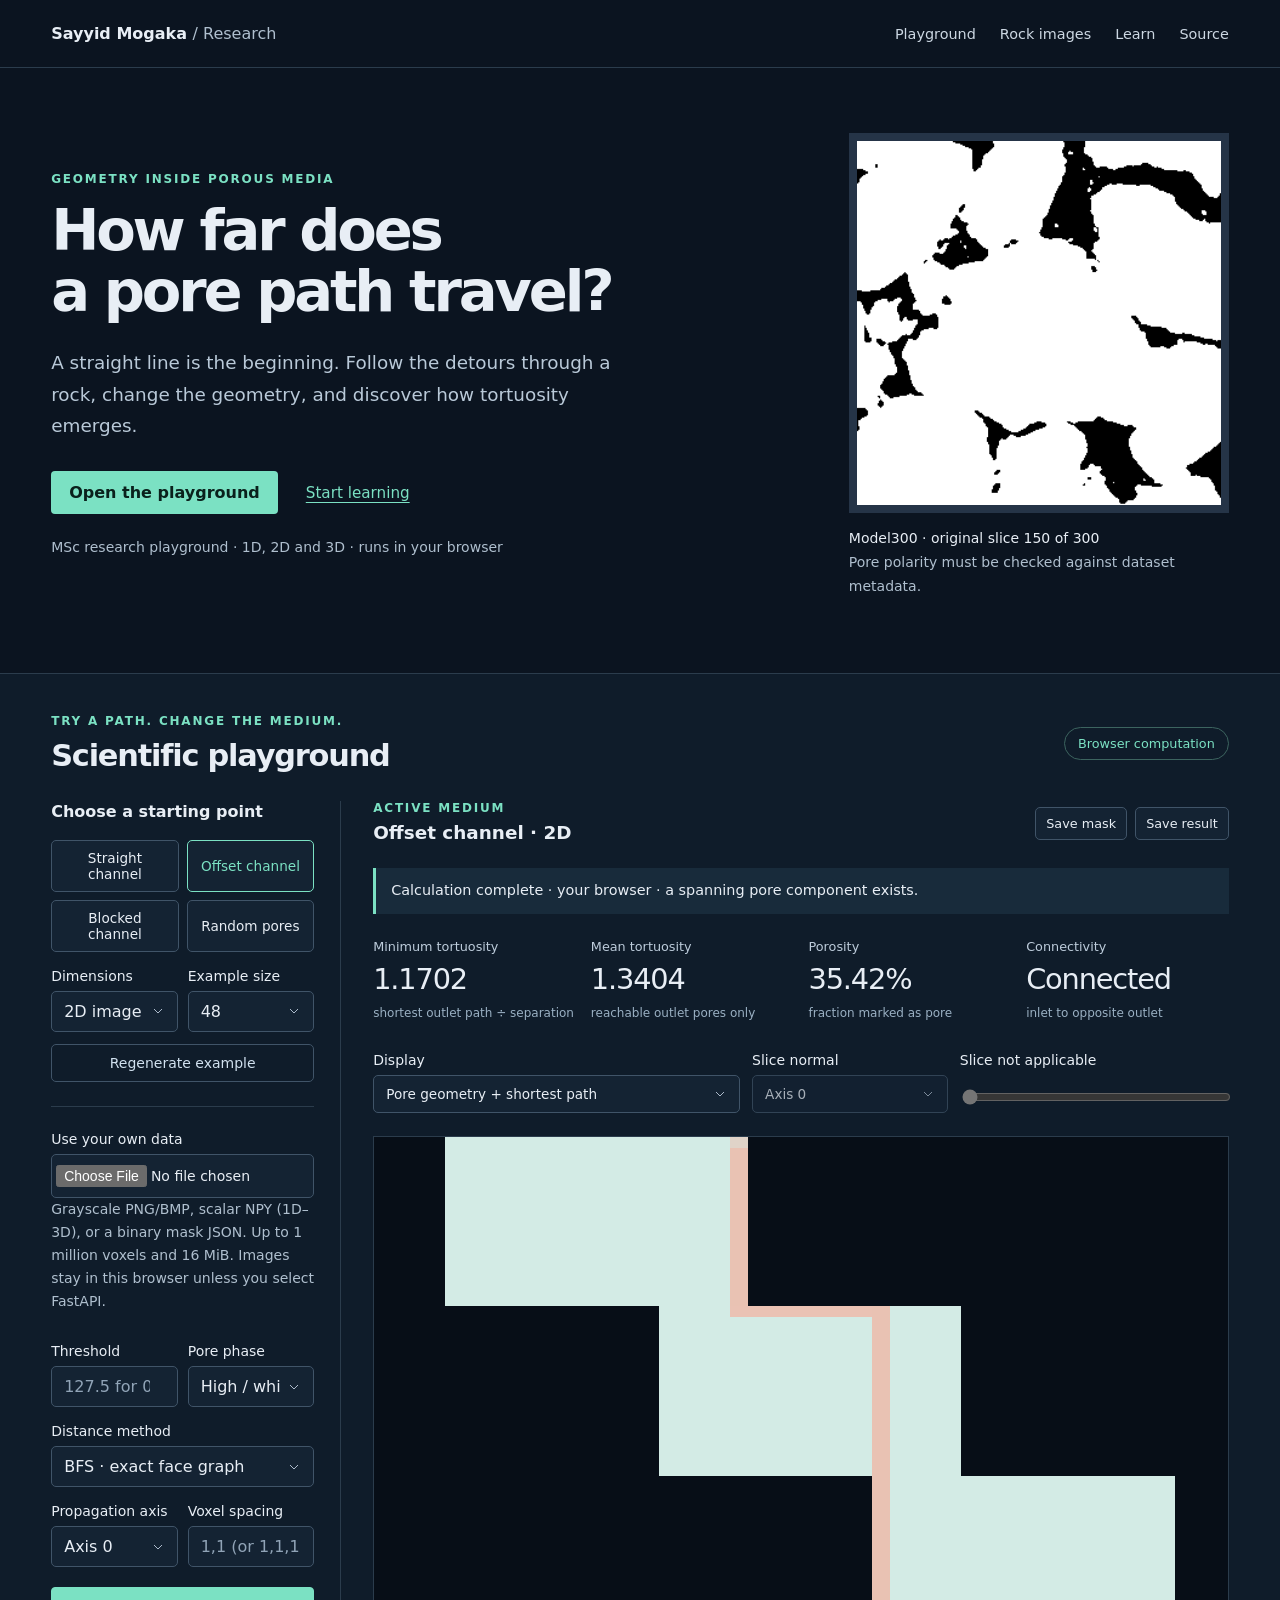
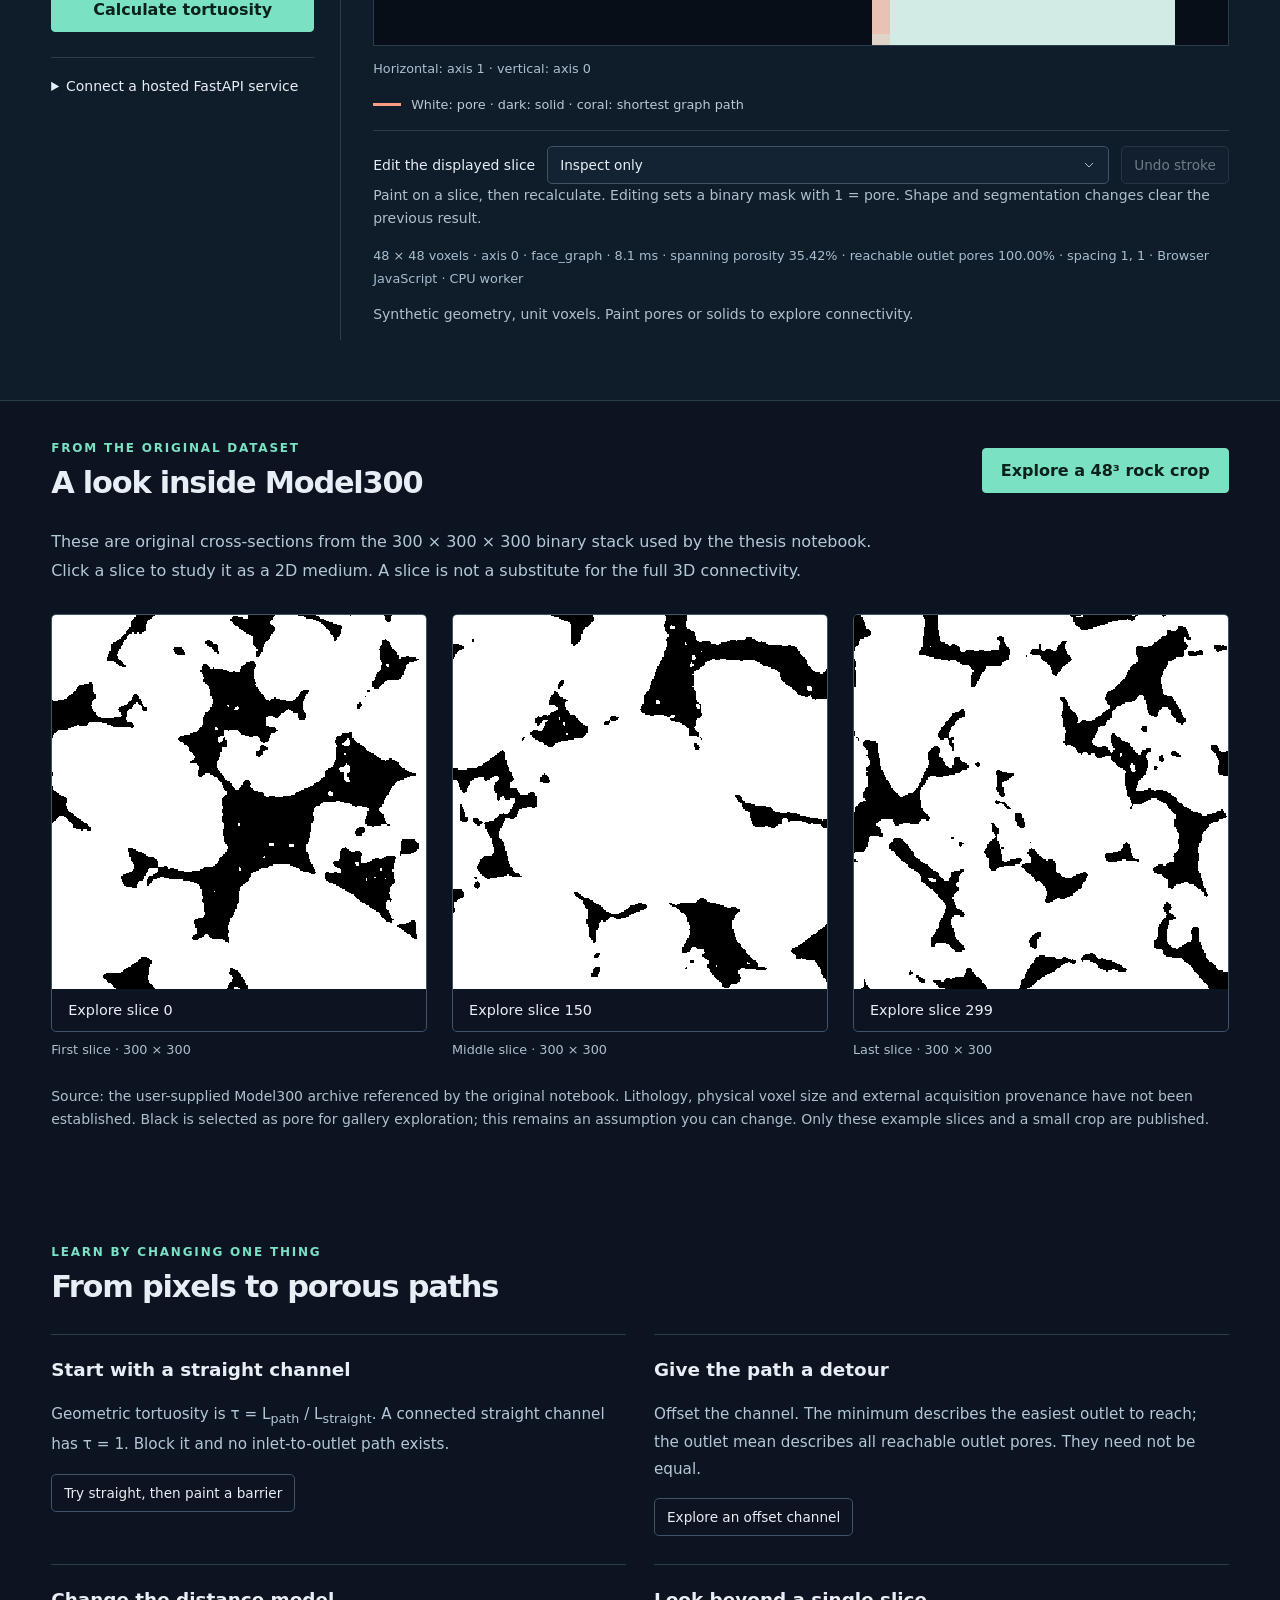
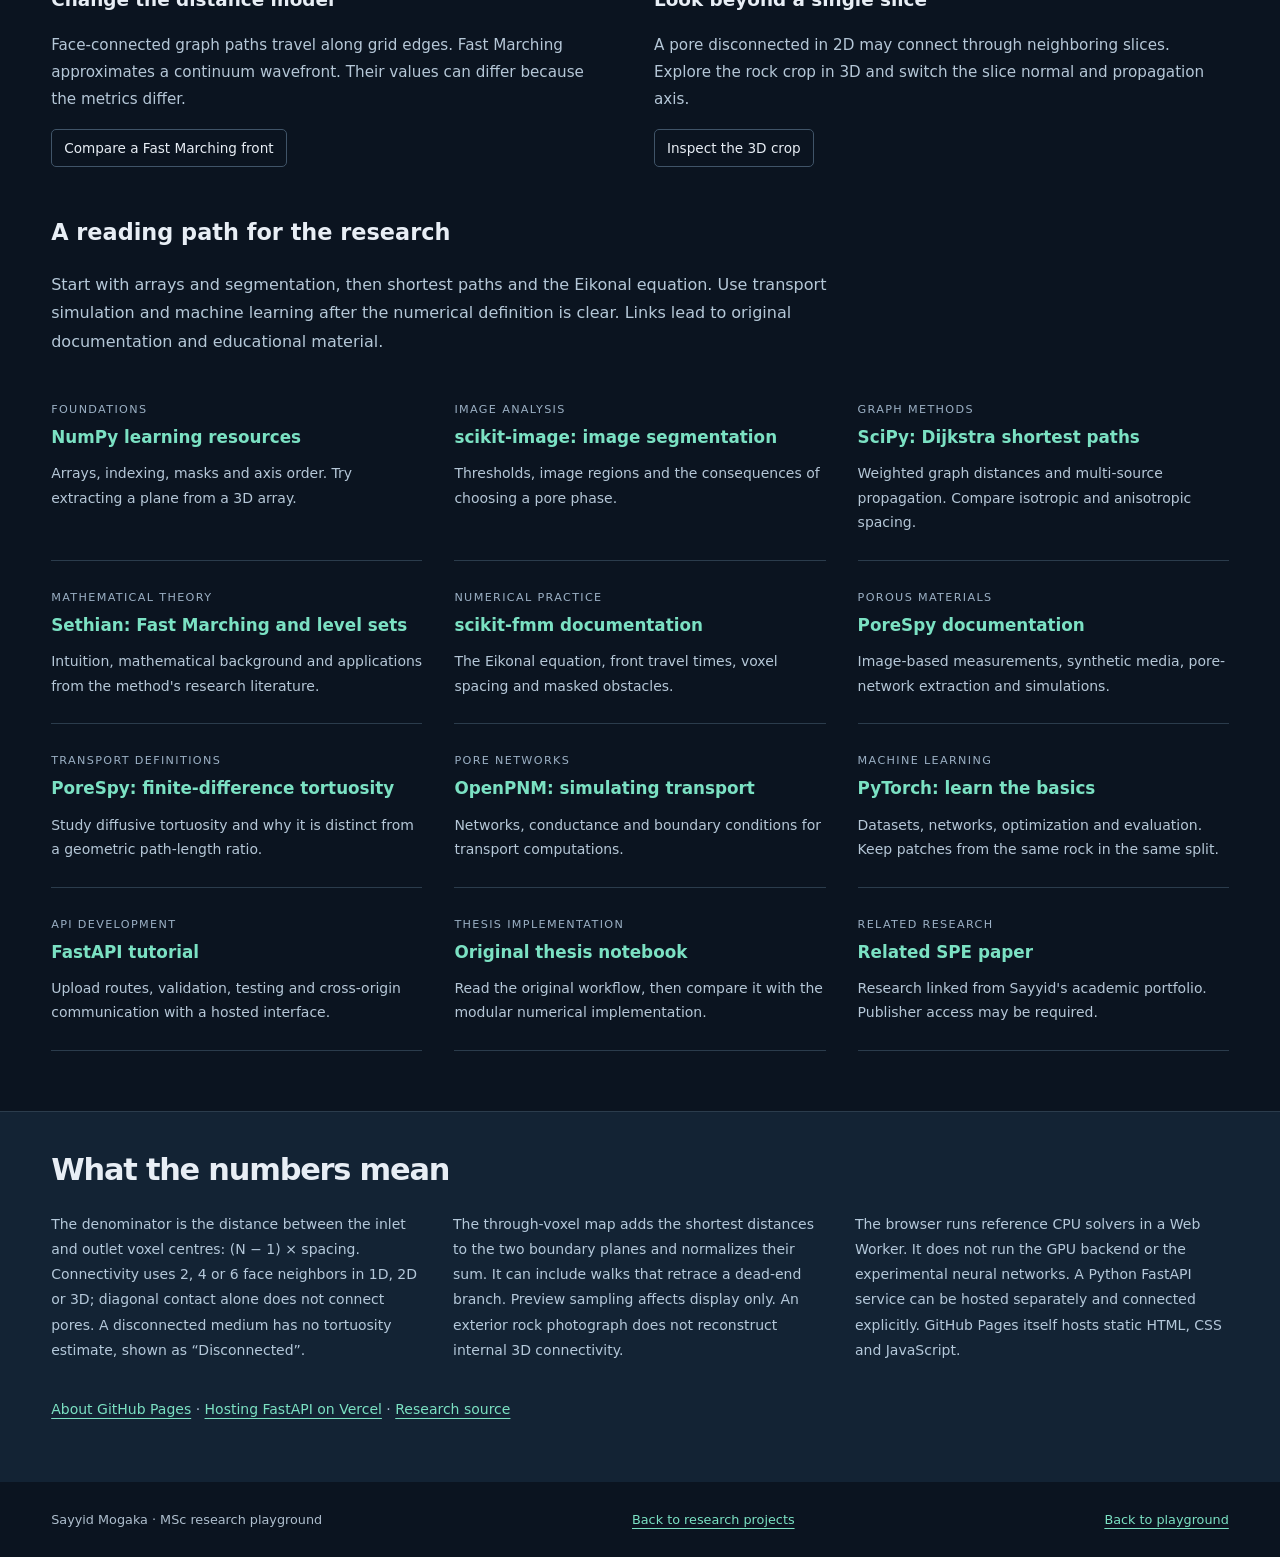
==== tortuosity/index.html @ ffe1d178 "Add interactive tortuosity playground, original rock examples and learning resources" ====
<!doctype html>
<html lang="en"><head><meta charset="utf-8"><meta name="viewport" content="width=device-width,initial-scale=1"><meta name="description" content="Explore geometric tortuosity in porous media. Upload images, trace pore paths, compare graph distances with Fast Marching, and learn the scientific methods."><meta name="theme-color" content="#0b1420"><title>Porous Paths · Sayyid Mogaka</title><link rel="stylesheet" href="./style.css"><link rel="icon" href="data:image/svg+xml,%3Csvg xmlns='http://www.w3.org/2000/svg' viewBox='0 0 32 32'%3E%3Crect width='32' height='32' rx='6' fill='%230b1420'/%3E%3Cpath d='M7 26V19H16V12H25V6' fill='none' stroke='%237be1c3' stroke-width='3'/%3E%3C/svg%3E"></head>
<body><a class="skip" href="#lab">Skip to playground</a><header class="top"><a class="identity" href="../projects.html">Sayyid Mogaka <span>/ Research</span></a><nav aria-label="Page navigation"><a href="#lab">Playground</a><a href="#gallery">Rock images</a><a href="#learn">Learn</a><a href="https://github.com/sayyidmogaka/Geometric-Tortuosity-calculation-in-Porous-Media">Source</a></nav></header>
<main><section class="hero"><div><p class="eyebrow">GEOMETRY INSIDE POROUS MEDIA</p><h1>How far does<br>a pore path travel?</h1><p class="lead">A straight line is the beginning. Follow the detours through a rock, change the geometry, and discover how tortuosity emerges.</p><div class="hero-links"><a class="button" href="#lab">Open the playground</a><a href="#learn">Start learning</a></div><p class="quiet">MSc research playground · 1D, 2D and 3D · runs in your browser</p></div><figure class="hero-image"><img src="./assets/model300-z150.png" alt="Original binary cross-section 150 from the Model300 dataset, showing irregular connected black and white regions" width="300" height="300"><figcaption>Model300 · original slice 150 of 300<br><span>Pore polarity must be checked against dataset metadata.</span></figcaption></figure></section>

<section id="lab" class="lab-section"><div class="section-head"><div><p class="eyebrow">TRY A PATH. CHANGE THE MEDIUM.</p><h2>Scientific playground</h2></div><span class="pill" id="engine-badge">Browser computation</span></div>
<div class="lab"><aside class="controls"><h3>Choose a starting point</h3><div class="examples"><button data-example="straight">Straight channel</button><button data-example="bend" class="selected">Offset channel</button><button data-example="blocked">Blocked channel</button><button data-example="random">Random pores</button></div>
<div class="pair"><div><label for="dimension">Dimensions</label><select id="dimension"><option value="1">1D line</option><option value="2" selected>2D image</option><option value="3">3D volume</option></select></div><div><label for="size">Example size</label><select id="size"><option>24</option><option selected>48</option><option>64</option></select></div></div><button class="subtle" id="regenerate">Regenerate example</button>
<hr><label for="file">Use your own data</label><input id="file" type="file" accept=".png,.bmp,.npy,.json"><p class="help">Grayscale PNG/BMP, scalar NPY (1D–3D), or a binary mask JSON. Up to 1 million voxels and 16 MiB. Images stay in this browser unless you select FastAPI.</p>
<div class="pair"><div><label for="threshold">Threshold</label><input id="threshold" type="number" step="any" placeholder="127.5 for 0/255"></div><div><label for="pore">Pore phase</label><select id="pore"><option value="high">High / white</option><option value="low">Low / black</option></select></div></div>
<label for="method">Distance method</label><select id="method"><option value="bfs">BFS · exact face graph</option><option value="dijkstra">Dijkstra · weighted face graph</option><option value="fmm">Fast Marching · first-order Eikonal</option></select>
<div class="pair"><div><label for="axis">Propagation axis</label><select id="axis"><option value="0">Axis 0</option><option value="1">Axis 1</option><option value="2">Axis 2</option></select></div><div><label for="spacing">Voxel spacing</label><input id="spacing" placeholder="1,1 (or 1,1,1)"></div></div>
<button class="primary" id="calculate">Calculate tortuosity</button><button class="subtle" id="cancel" hidden>Cancel calculation</button>
<details class="connection"><summary>Connect a hosted FastAPI service</summary><p class="help">Optional. GitHub Pages serves this interface; a Python API runs on a separate host. Choosing FastAPI sends the current segmented mask to the URL you enter.</p><label for="engine">Calculation engine</label><select id="engine"><option value="browser">This browser · no upload</option><option value="api">FastAPI · upload current mask</option></select><label for="api-url">FastAPI base URL</label><input id="api-url" type="url" placeholder="https://your-api.vercel.app"><button id="check-api" class="subtle">Check connection</button><p id="connection-status" class="help" role="status">No hosted Python service is configured.</p></details>
</aside><div class="analysis"><div class="analysis-title"><div><p class="eyebrow">ACTIVE MEDIUM</p><h3 id="dataset-title">Offset channel · 2D</h3></div><div class="export"><button id="export-mask" title="Download the current full-resolution segmented mask">Save mask</button><button id="export" disabled>Save result</button></div></div><p id="status" role="status" aria-live="polite">Preparing a connected example…</p>
<div class="metrics" aria-label="Numerical results"><div><span>Minimum tortuosity</span><strong id="tau-min">—</strong><small>shortest outlet path ÷ separation</small></div><div><span>Mean tortuosity</span><strong id="tau-mean">—</strong><small>reachable outlet pores only</small></div><div><span>Porosity</span><strong id="porosity">—</strong><small>fraction marked as pore</small></div><div><span>Connectivity</span><strong id="percolates">—</strong><small>inlet to opposite outlet</small></div></div>
<div class="plot-controls"><div><label for="field">Display</label><select id="field"><option value="mask">Pore geometry + shortest path</option><option value="distance">Distance from inlet</option><option value="tortuosity">Through-voxel tortuosity</option></select></div><div><label for="slice-axis">Slice normal</label><select id="slice-axis"><option value="0">Axis 0</option><option value="1">Axis 1</option><option value="2">Axis 2</option></select></div><div><label for="slice">Slice <span id="slice-number"></span></label><input id="slice" type="range" value="0" min="0" max="0"></div></div>
<div class="plots"><figure><canvas id="slice-canvas" width="480" height="480" aria-label="Pore geometry and distance-field cross-section"></canvas><figcaption id="slice-caption">Axis 0 runs vertically; axis 1 runs horizontally.</figcaption></figure><figure id="volume-figure" hidden><canvas id="volume" width="480" height="480" aria-label="Rotatable 3D point-cloud preview of pore voxels"></canvas><figcaption>3D sampled pore points · drag to rotate</figcaption></figure></div>
<div class="plot-legend"><span class="legend-line"></span><span id="legend">White: pore · dark: solid · coral: shortest graph path</span></div><div class="edit-controls"><label for="brush">Edit the displayed slice</label><select id="brush"><option value="inspect">Inspect only</option><option value="solid">Paint solid / close a path</option><option value="pore">Paint pore / open a path</option></select><button id="undo" disabled>Undo stroke</button></div><p class="help">Paint on a slice, then recalculate. Editing sets a binary mask with 1 = pore. Shape and segmentation changes clear the previous result.</p><p id="details" class="details"></p><p id="context" class="help"></p>
</div></div></section>

<section id="gallery"><div class="section-head"><div><p class="eyebrow">FROM THE ORIGINAL DATASET</p><h2>A look inside Model300</h2></div><button class="primary fit" id="load-volume">Explore a 48³ rock crop</button></div><p class="section-copy">These are original cross-sections from the 300 × 300 × 300 binary stack used by the thesis notebook. Click a slice to study it as a 2D medium. A slice is not a substitute for the full 3D connectivity.</p><div class="gallery"><figure><button class="image-button" data-slice="0"><img src="./assets/model300-z000.png" alt="Original Model300 binary rock cross-section at slice 0" width="300" height="300"><span>Explore slice 0</span></button><figcaption>First slice · 300 × 300</figcaption></figure><figure><button class="image-button" data-slice="150"><img src="./assets/model300-z150.png" alt="Original Model300 binary rock cross-section at slice 150" width="300" height="300"><span>Explore slice 150</span></button><figcaption>Middle slice · 300 × 300</figcaption></figure><figure><button class="image-button" data-slice="299"><img src="./assets/model300-z299.png" alt="Original Model300 binary rock cross-section at slice 299" width="300" height="300"><span>Explore slice 299</span></button><figcaption>Last slice · 300 × 300</figcaption></figure></div><p class="help">Source: the user-supplied Model300 archive referenced by the original notebook. Lithology, physical voxel size and external acquisition provenance have not been established. Black is selected as pore for gallery exploration; this remains an assumption you can change. Only these example slices and a small crop are published.</p></section>

<section id="learn"><div class="section-head"><div><p class="eyebrow">LEARN BY CHANGING ONE THING</p><h2>From pixels to porous paths</h2></div></div><div class="lessons"><article><h3>Start with a straight channel</h3><p>Geometric tortuosity is τ = L<sub>path</sub> / L<sub>straight</sub>. A connected straight channel has τ = 1. Block it and no inlet-to-outlet path exists.</p><button class="lesson-button" data-lesson="straight">Try straight, then paint a barrier</button></article><article><h3>Give the path a detour</h3><p>Offset the channel. The minimum describes the easiest outlet to reach; the outlet mean describes all reachable outlet pores. They need not be equal.</p><button class="lesson-button" data-lesson="bend">Explore an offset channel</button></article><article><h3>Change the distance model</h3><p>Face-connected graph paths travel along grid edges. Fast Marching approximates a continuum wavefront. Their values can differ because the metrics differ.</p><button class="lesson-button" data-lesson="fmm">Compare a Fast Marching front</button></article><article><h3>Look beyond a single slice</h3><p>A pore disconnected in 2D may connect through neighboring slices. Explore the rock crop in 3D and switch the slice normal and propagation axis.</p><button class="lesson-button" data-lesson="volume">Inspect the 3D crop</button></article></div>
<h3 class="reading-heading">A reading path for the research</h3><p class="section-copy">Start with arrays and segmentation, then shortest paths and the Eikonal equation. Use transport simulation and machine learning after the numerical definition is clear. Links lead to original documentation and educational material.</p>
<div class="resources"><article><span>FOUNDATIONS</span><h4><a href="https://numpy.org/learn/">NumPy learning resources</a></h4><p>Arrays, indexing, masks and axis order. Try extracting a plane from a 3D array.</p></article><article><span>IMAGE ANALYSIS</span><h4><a href="https://scikit-image.org/docs/stable/user_guide/tutorial_segmentation.html">scikit-image: image segmentation</a></h4><p>Thresholds, image regions and the consequences of choosing a pore phase.</p></article><article><span>GRAPH METHODS</span><h4><a href="https://docs.scipy.org/doc/scipy/reference/generated/scipy.sparse.csgraph.dijkstra.html">SciPy: Dijkstra shortest paths</a></h4><p>Weighted graph distances and multi-source propagation. Compare isotropic and anisotropic spacing.</p></article><article><span>MATHEMATICAL THEORY</span><h4><a href="https://math.berkeley.edu/~sethian/2006/level_set.html">Sethian: Fast Marching and level sets</a></h4><p>Intuition, mathematical background and applications from the method's research literature.</p></article><article><span>NUMERICAL PRACTICE</span><h4><a href="https://scikit-fmm.readthedocs.io/en/master/">scikit-fmm documentation</a></h4><p>The Eikonal equation, front travel times, voxel spacing and masked obstacles.</p></article><article><span>POROUS MATERIALS</span><h4><a href="https://porespy.org/">PoreSpy documentation</a></h4><p>Image-based measurements, synthetic media, pore-network extraction and simulations.</p></article><article><span>TRANSPORT DEFINITIONS</span><h4><a href="https://porespy.org/autoapi/porespy/simulations/tortuosity_fd.html">PoreSpy: finite-difference tortuosity</a></h4><p>Study diffusive tortuosity and why it is distinct from a geometric path-length ratio.</p></article><article><span>PORE NETWORKS</span><h4><a href="https://openpnm.org/examples/tutorials/08_simulating_transport.html">OpenPNM: simulating transport</a></h4><p>Networks, conductance and boundary conditions for transport computations.</p></article><article><span>MACHINE LEARNING</span><h4><a href="https://docs.pytorch.org/tutorials/beginner/basics/intro.html">PyTorch: learn the basics</a></h4><p>Datasets, networks, optimization and evaluation. Keep patches from the same rock in the same split.</p></article><article><span>API DEVELOPMENT</span><h4><a href="https://fastapi.tiangolo.com/tutorial/">FastAPI tutorial</a></h4><p>Upload routes, validation, testing and cross-origin communication with a hosted interface.</p></article><article><span>THESIS IMPLEMENTATION</span><h4><a href="https://github.com/sayyidmogaka/Geometric-Tortuosity-calculation-in-Porous-Media/blob/research/tortuosity-v2/Geometric_tortuosity_calculation.ipynb">Original thesis notebook</a></h4><p>Read the original workflow, then compare it with the modular numerical implementation.</p></article><article><span>RELATED RESEARCH</span><h4><a href="https://doi.org/10.2118/233430-MS">Related SPE paper</a></h4><p>Research linked from Sayyid's academic portfolio. Publisher access may be required.</p></article></div></section>

<section id="method" class="method-note"><h2>What the numbers mean</h2><div><p>The denominator is the distance between the inlet and outlet voxel centres: (N − 1) × spacing. Connectivity uses 2, 4 or 6 face neighbors in 1D, 2D or 3D; diagonal contact alone does not connect pores. A disconnected medium has no tortuosity estimate, shown as “Disconnected”.</p><p>The through-voxel map adds the shortest distances to the two boundary planes and normalizes their sum. It can include walks that retrace a dead-end branch. Preview sampling affects display only. An exterior rock photograph does not reconstruct internal 3D connectivity.</p><p>The browser runs reference CPU solvers in a Web Worker. It does not run the GPU backend or the experimental neural networks. A Python FastAPI service can be hosted separately and connected explicitly. GitHub Pages itself hosts static HTML, CSS and JavaScript.</p></div><p><a href="https://docs.github.com/en/pages/getting-started-with-github-pages/what-is-github-pages">About GitHub Pages</a> · <a href="https://vercel.com/docs/frameworks/backend/fastapi">Hosting FastAPI on Vercel</a> · <a href="https://github.com/sayyidmogaka/Geometric-Tortuosity-calculation-in-Porous-Media/tree/research/tortuosity-v2">Research source</a></p></section>
</main><footer><span>Sayyid Mogaka · MSc research playground</span><a href="../projects.html">Back to research projects</a><a href="#lab">Back to playground</a></footer><script type="module" src="./app.js"></script></body></html>
---- tortuosity/style.css ----
:root{font-family:Inter,Segoe UI,system-ui,sans-serif;color:#e8eef5;background:#0b1420;font-size:16px;color-scheme:dark;--accent:#7be1c3;--line:#2b3c4c;--muted:#afbfce}*{box-sizing:border-box}html{scroll-behavior:smooth;scroll-padding-top:22px}body{margin:0}a{color:var(--accent);text-underline-offset:4px}button,input,select{font:inherit}button,a.button{cursor:pointer}button:disabled{cursor:default;opacity:.45}button,input,select{border:1px solid #405468;border-radius:5px;background:#142333;color:inherit;padding:10px 12px}input,select{width:100%}input::placeholder{color:#91a4b7}select{appearance:none;padding-right:32px;background-image:url("data:image/svg+xml,%3Csvg xmlns='http://www.w3.org/2000/svg' width='18' height='18'%3E%3Cpath d='m5 7 4 4 4-4' fill='none' stroke='%23acbacb'/%3E%3C/svg%3E");background-repeat:no-repeat;background-position:right 10px center}input[type=file]{font-size:.875rem;padding:10px 4px}input[type=range]{accent-color:var(--accent);padding:12px 0;border:0;background:none}button:hover:not(:disabled){border-color:var(--accent)}button:focus-visible,a:focus-visible,input:focus-visible,select:focus-visible,summary:focus-visible{outline:2px solid var(--accent);outline-offset:4px}label{display:block;font-size:.875rem;margin:16px 0 7px}h1,h2,h3,h4,p{margin-top:0}h2{font-size:1.9rem;letter-spacing:-.04em;margin-bottom:0}h3{font-size:1.15rem;font-weight:550;line-height:1.4}h4{font-size:1.05rem;line-height:1.45;margin:8px 0 12px}.top,main,footer{max-width:1480px;margin:auto}.top{padding:24px 4vw;display:flex;align-items:center;justify-content:space-between;gap:24px;border-bottom:1px solid var(--line)}.identity{font-weight:600;color:#e8eef5;text-decoration:none;white-space:nowrap}.identity span{font-weight:400;color:var(--muted)}nav{display:flex;gap:24px;flex-wrap:wrap}nav a{text-decoration:none;color:#ccd7e2;font-size:.9rem}.hero{display:grid;grid-template-columns:1.3fr .8fr;gap:8vw;align-items:center;padding:65px 4vw 75px}.eyebrow{font-size:.75rem;letter-spacing:.15em;color:var(--accent);font-weight:600;margin-bottom:14px}.hero h1{font-size:clamp(2.5rem,4.5vw,4.3rem);line-height:1.06;letter-spacing:-.055em;font-weight:550;margin-bottom:25px}.lead{max-width:570px;font-size:1.15rem;color:#b9c9d8;line-height:1.7}.hero-links{display:flex;gap:28px;align-items:center;margin:30px 0 22px}.hero-links a:not(.button){font-size:.95rem}.button,.primary{background:var(--accent);border-color:var(--accent);color:#0a211c;text-decoration:none;display:inline-block;font-weight:600;padding:12px 18px;border-radius:4px}.quiet,.help{font-size:.875rem;line-height:1.65;color:var(--muted)}.quiet{margin:0}.hero-image{margin:0;max-width:380px;justify-self:end;width:100%}.hero-image img{display:block;width:100%;height:auto;border:8px solid #253447}.hero-image figcaption{font-size:.875rem;line-height:1.7;margin-top:14px}.hero-image span{color:var(--muted)}section[id]{padding:40px 4vw 60px}.lab-section{background:#0f1c2a;border-top:1px solid var(--line);border-bottom:1px solid var(--line)}.section-head{display:flex;justify-content:space-between;align-items:center;gap:20px;margin-bottom:28px}.section-head .eyebrow{margin-bottom:10px}.pill{border:1px solid #3c645f;border-radius:24px;color:var(--accent);padding:8px 13px;font-size:.8rem;white-space:nowrap}.lab{display:grid;grid-template-columns:290px minmax(0,1fr);gap:32px}.controls{border-right:1px solid var(--line);padding-right:26px}.controls h3{font-size:1rem}.examples{display:grid;grid-template-columns:1fr 1fr;gap:8px}.examples button{font-size:.85rem;padding:9px}.examples .selected{border-color:var(--accent);color:var(--accent)}.pair{display:grid;grid-template-columns:1fr 1fr;gap:10px}.controls>.primary{width:100%;margin-top:20px}.subtle{background:transparent;color:#d1e1ef}.controls>.subtle{width:100%;margin-top:12px;font-size:.875rem}hr{border:0;border-top:1px solid var(--line);margin:24px 0}.connection{margin-top:25px;padding-top:18px;border-top:1px solid var(--line)}summary{font-size:.875rem;cursor:pointer;line-height:1.5}.connection button{margin-top:12px}.analysis{min-width:0}.analysis-title{display:flex;justify-content:space-between;gap:18px;align-items:center}.analysis-title h3{margin:0}.analysis-title .eyebrow{margin-bottom:5px}.export{display:flex;gap:8px}.export button{font-size:.8rem;padding:8px 10px}.analysis #status{background:#182b3b;border-left:3px solid var(--accent);padding:12px 15px;font-size:.9rem;line-height:1.5;margin:22px 0}.metrics{display:grid;grid-template-columns:repeat(4,1fr);gap:15px;margin:25px 0 30px}.metrics span{display:block;font-size:.8rem;color:#bdccdb}.metrics strong{font-weight:500;display:block;font-size:1.8rem;letter-spacing:-.04em;margin:8px 0}.metrics small{display:block;font-size:.75rem;color:#9ab0c3;line-height:1.5}.plot-controls{display:grid;grid-template-columns:1.5fr .8fr 1.1fr;gap:12px;margin-bottom:15px}.plot-controls label{margin-top:0}.plot-controls select{font-size:.85rem}.plots{display:grid;grid-template-columns:1fr;gap:16px}.plots:has(#volume-figure:not([hidden])){grid-template-columns:1fr 1fr}.plots figure{margin:0;min-width:0}.plots canvas{width:100%;max-height:510px;aspect-ratio:1;border:1px solid var(--line);background:#070e17;image-rendering:pixelated;touch-action:none}.plots figcaption{font-size:.8rem;color:#adc0d1;margin-top:9px;line-height:1.6}.plot-legend{display:flex;align-items:center;gap:10px;margin:18px 0;color:#b9c9d8;font-size:.8rem}.legend-line{display:inline-block;width:28px;height:3px;background:#ff9a83}.edit-controls{display:flex;align-items:center;gap:12px;border-top:1px solid var(--line);padding-top:15px;margin-top:18px}.edit-controls label{white-space:nowrap;margin:0}.edit-controls select{font-size:.85rem}.edit-controls button{font-size:.85rem;white-space:nowrap}.details{font-size:.8rem;line-height:1.8;color:#a8bdd0;word-break:break-word}.section-copy{max-width:850px;color:#b5c8d8;line-height:1.8}.fit{white-space:nowrap}.gallery{display:grid;grid-template-columns:repeat(3,1fr);gap:25px;margin:28px 0}.gallery figure{margin:0}.image-button{display:block;background:transparent;width:100%;padding:0;overflow:hidden;text-align:left}.image-button img{width:100%;height:auto;display:block;image-rendering:pixelated}.image-button span{display:block;padding:13px 16px;font-size:.9rem}.gallery figcaption{font-size:.8rem;color:var(--muted);margin-top:10px}.lessons{display:grid;grid-template-columns:repeat(2,1fr);gap:28px;margin:30px 0 50px}.lessons article{border-top:1px solid var(--line);padding-top:22px}.lessons p{color:#b5c7d7;line-height:1.8;font-size:.95rem;max-width:560px}.lesson-button{font-size:.85rem;background:none}.reading-heading{font-size:1.4rem;margin-top:32px}.resources{display:grid;grid-template-columns:repeat(3,1fr);gap:0 32px}.resources article{padding:25px 0;border-bottom:1px solid var(--line)}.resources article>span{font-size:.7rem;letter-spacing:.12em;color:#9bb0c4}.resources p{font-size:.875rem;line-height:1.75;color:#b5c7d7;margin:0}.resources h4 a{text-decoration:none}.resources h4 a:hover{text-decoration:underline}.method-note{background:#132334;border-top:1px solid var(--line)}.method-note h2{margin-bottom:25px}.method-note>div{display:grid;grid-template-columns:repeat(3,1fr);gap:28px}.method-note p{font-size:.875rem;line-height:1.8;color:#b4c8da}.method-note>p{margin:20px 0 0}footer{padding:30px 4vw;display:flex;gap:24px;justify-content:space-between;font-size:.8rem;color:var(--muted)}.skip{position:absolute;top:-100px;left:10px;background:#142333;padding:12px;z-index:2}.skip:focus{top:10px}[hidden]{display:none!important}@media(max-width:1100px){.hero{gap:5vw}.lab{grid-template-columns:255px minmax(0,1fr);gap:23px}.controls{padding-right:20px}.metrics{grid-template-columns:1fr 1fr}.plots:has(#volume-figure:not([hidden])){grid-template-columns:1fr}.resources{grid-template-columns:1fr 1fr}.plot-controls{grid-template-columns:1fr 1fr}.plot-controls>div:last-child{grid-column:1/-1}.edit-controls{flex-wrap:wrap}.edit-controls select{width:auto;flex:1}.analysis-title{align-items:flex-start;flex-direction:column}.method-note>div{grid-template-columns:1fr}}@media(max-width:760px){.top{align-items:flex-start;flex-direction:column;gap:15px}nav{gap:17px}.hero{grid-template-columns:1fr;padding-top:40px;gap:35px}.hero-image{justify-self:start;max-width:280px}.lab{display:block}.controls{border:0;padding:0;margin-bottom:35px}.controls h3{margin-bottom:15px}.controls .help{max-width:550px}.section-head{align-items:flex-start;flex-direction:column}.gallery{gap:12px}.gallery span{font-size:.8rem;padding:10px}.gallery figcaption{font-size:.75rem}.lessons{grid-template-columns:1fr;gap:28px}.resources{grid-template-columns:1fr}.plots canvas{max-height:none}.analysis-title{flex-direction:row;align-items:center}.edit-controls label{width:100%}footer{flex-wrap:wrap}.hero-links{gap:20px}}@media(prefers-reduced-motion:reduce){html{scroll-behavior:auto}}
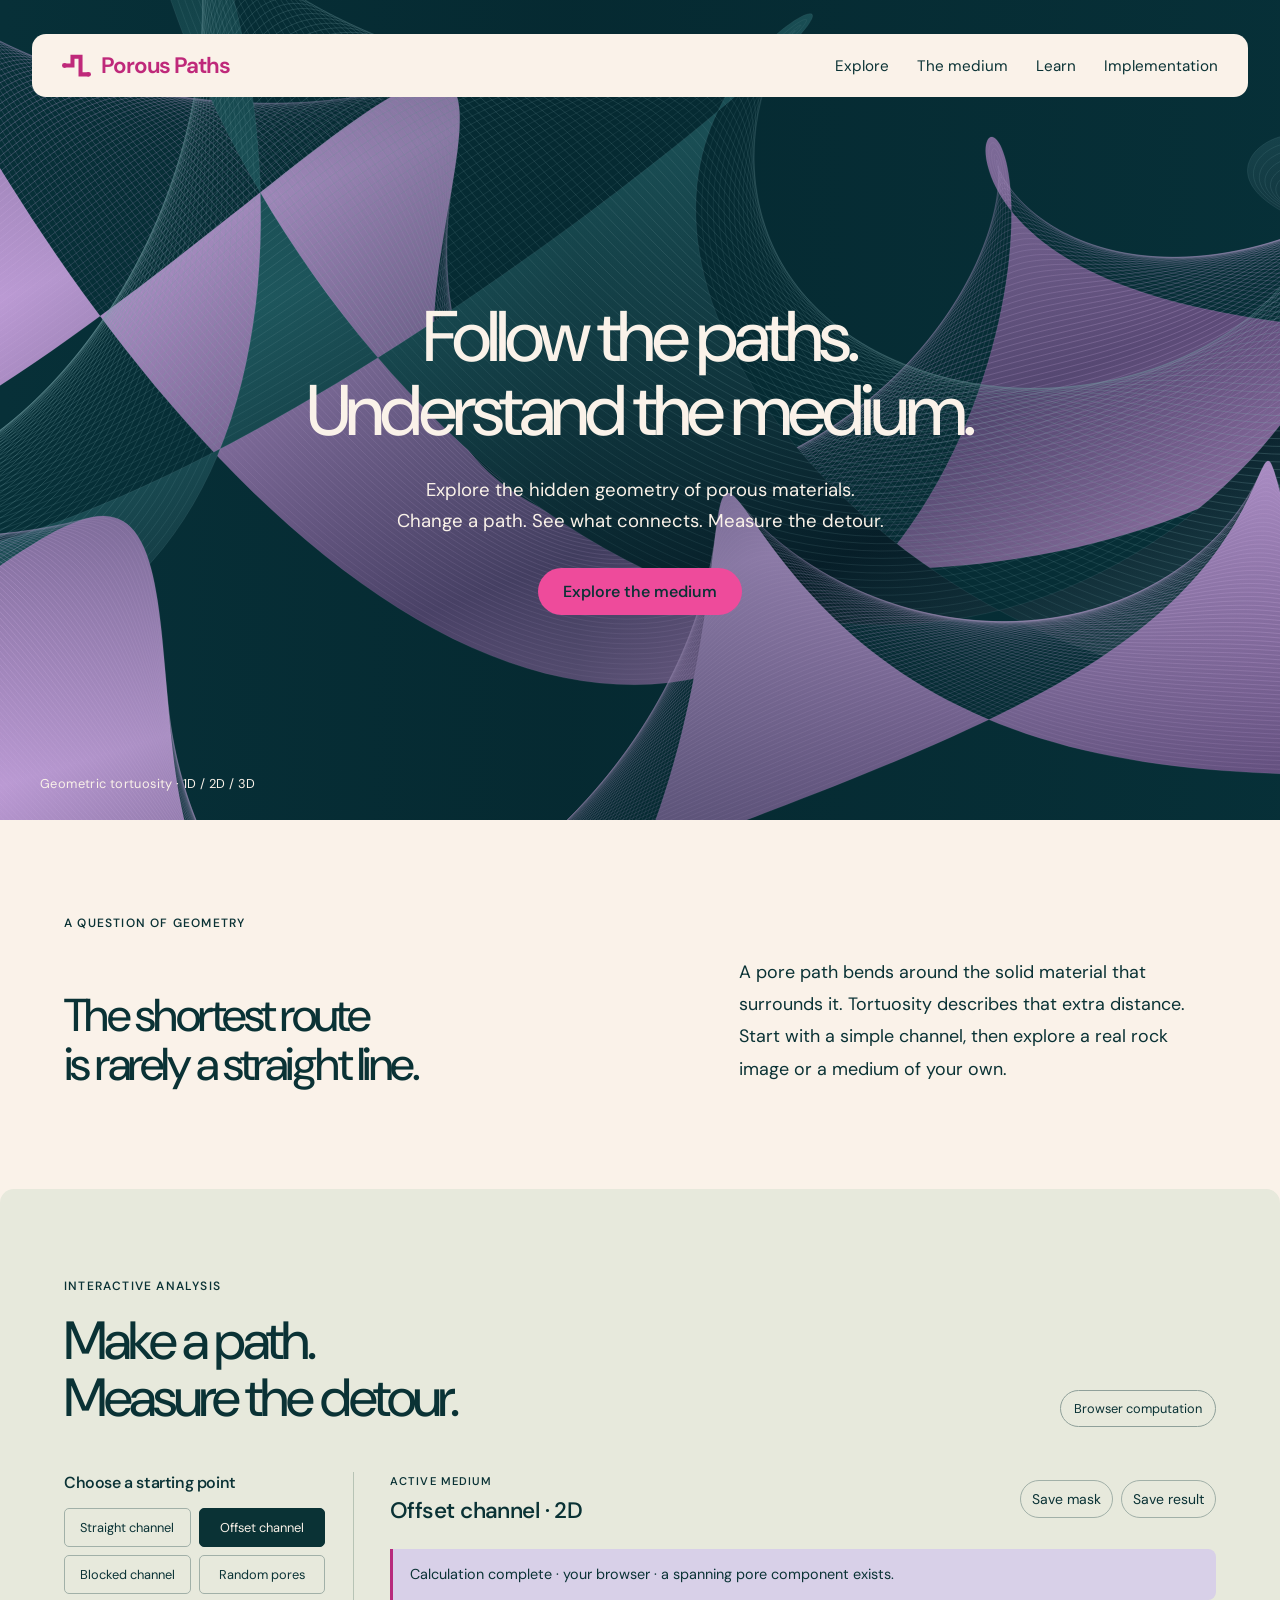
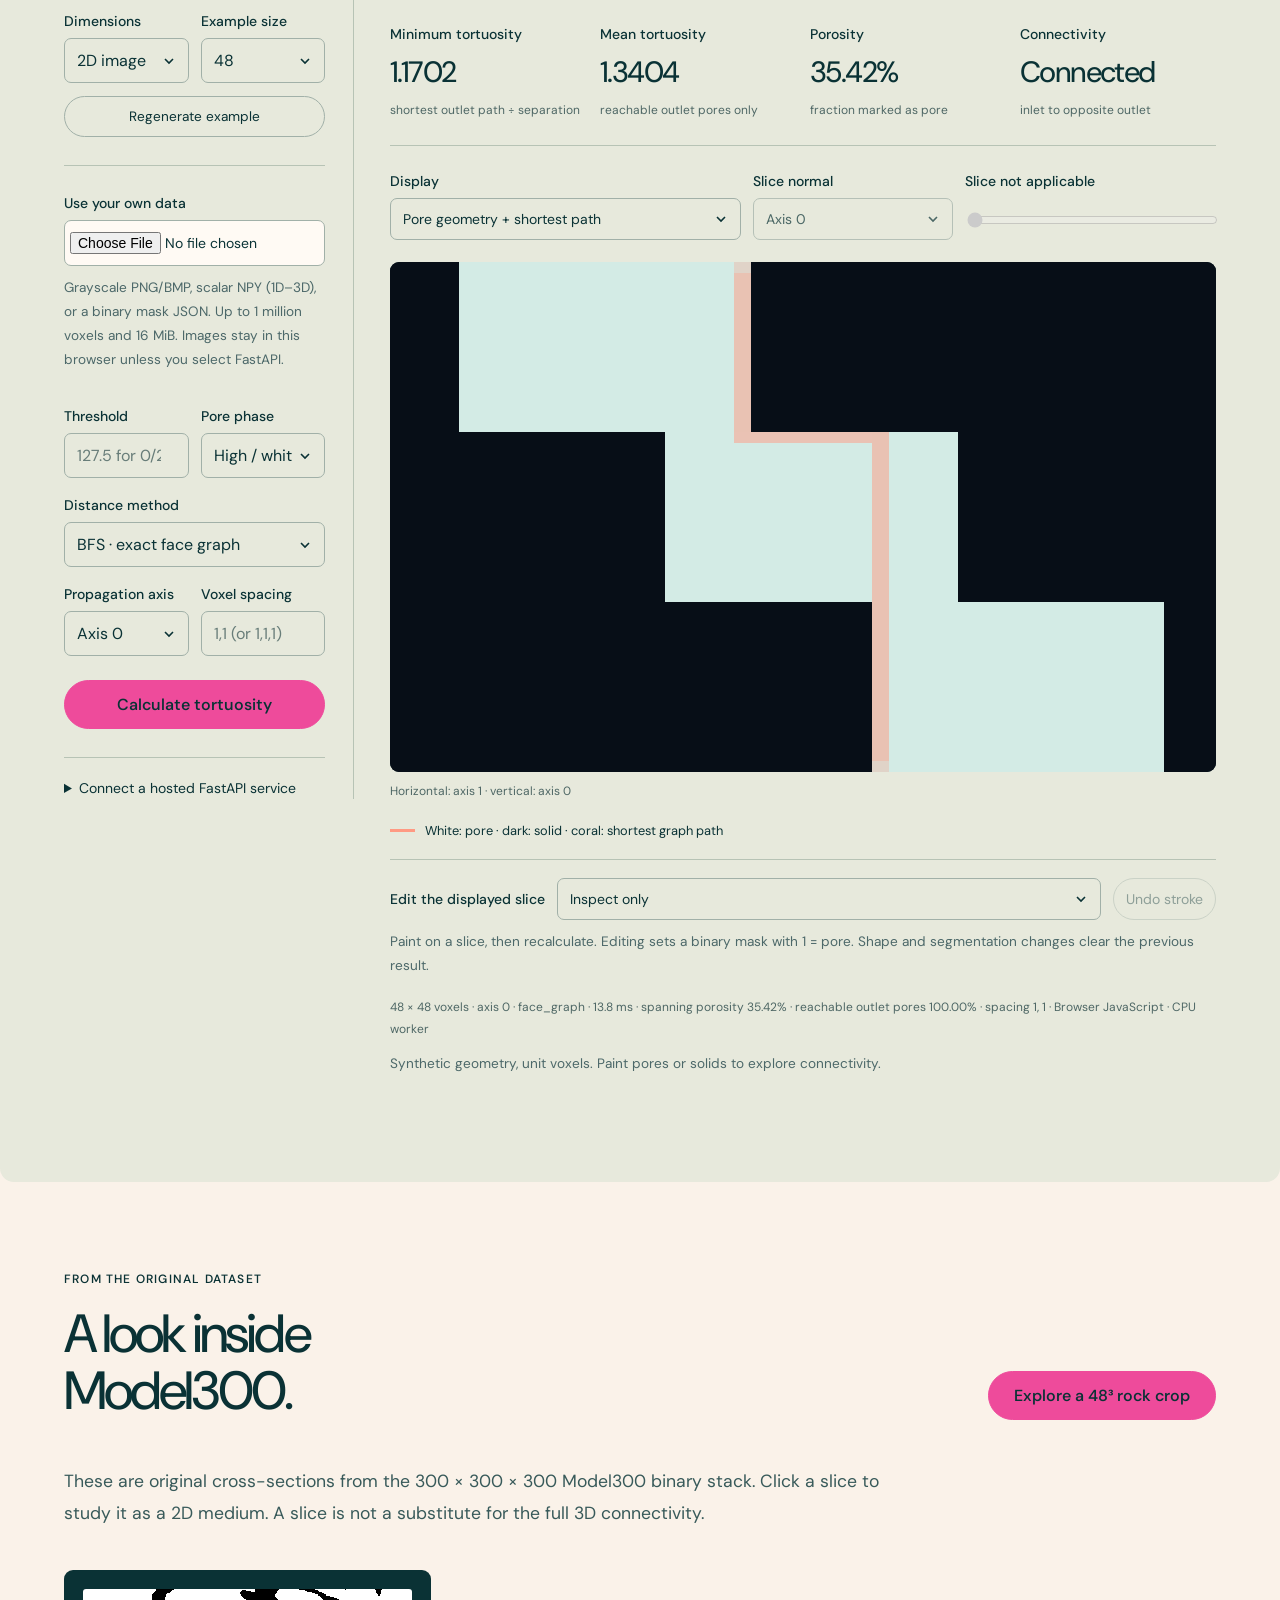
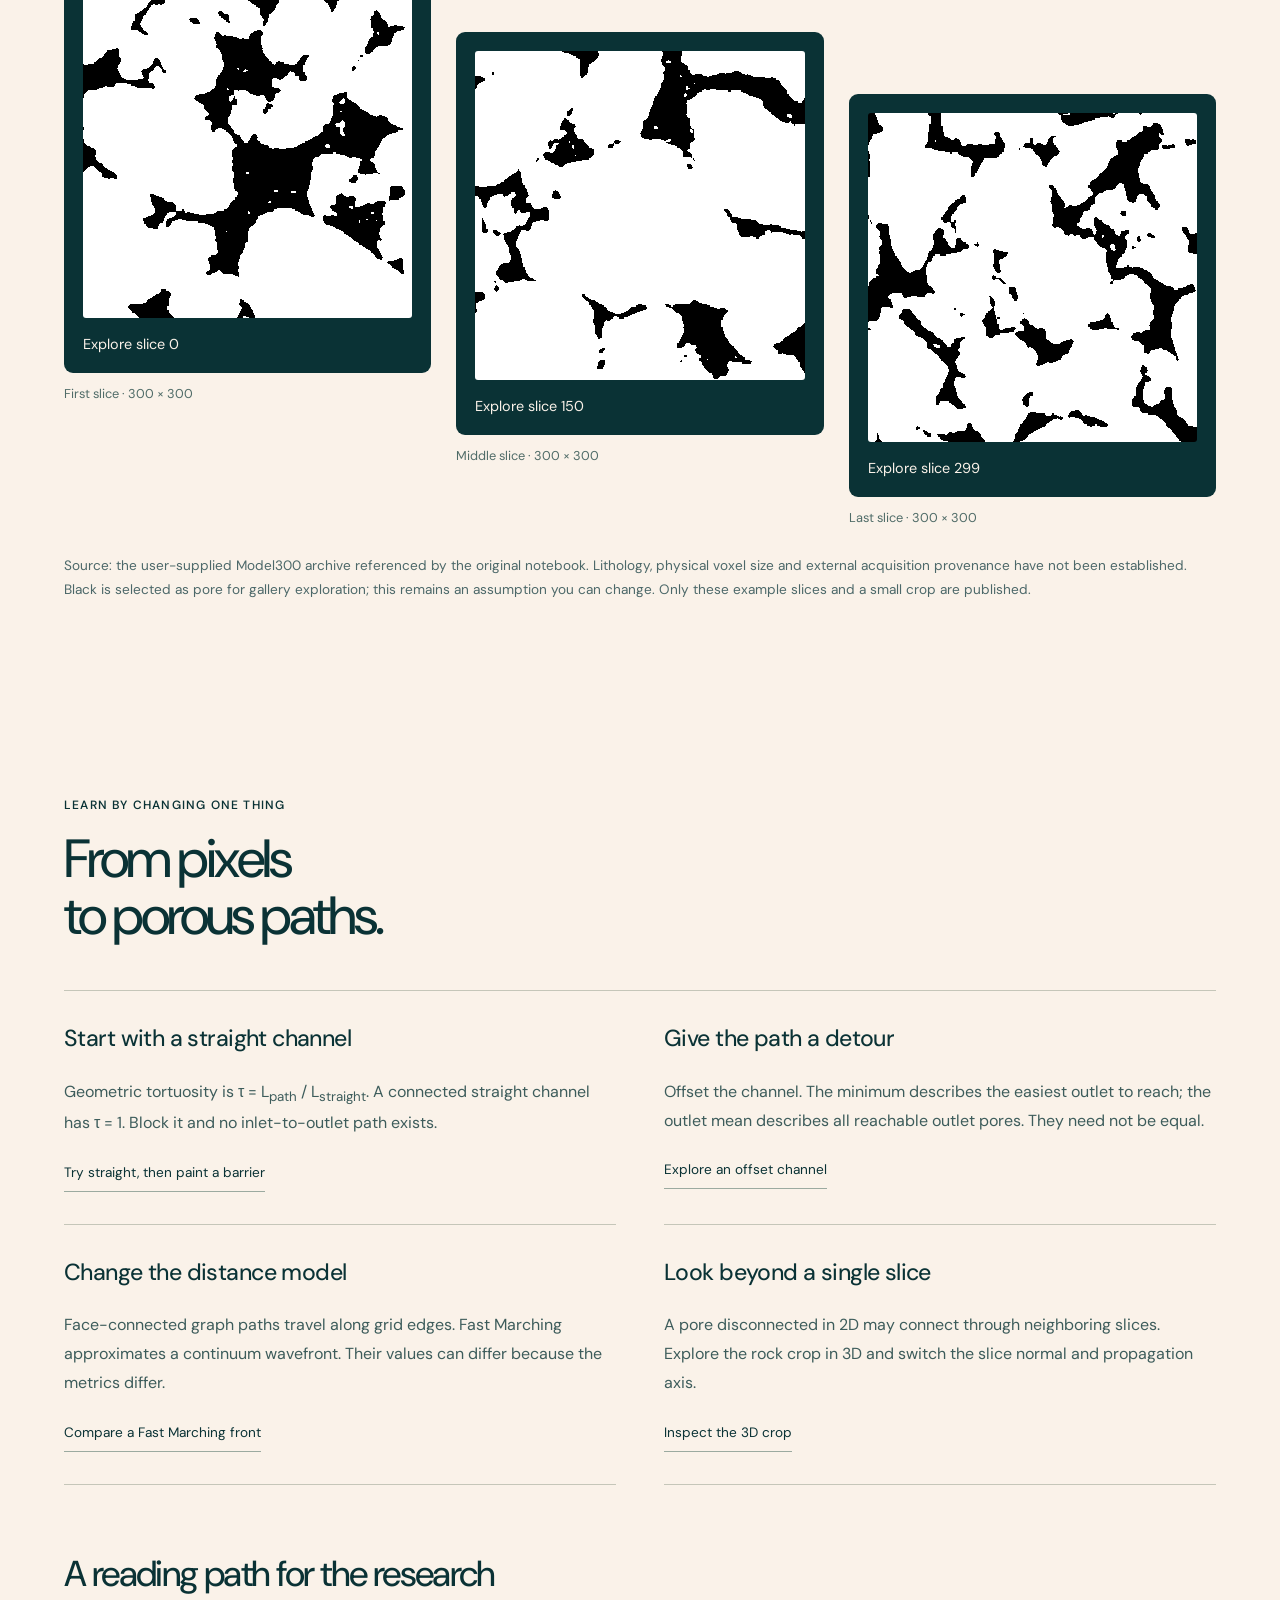
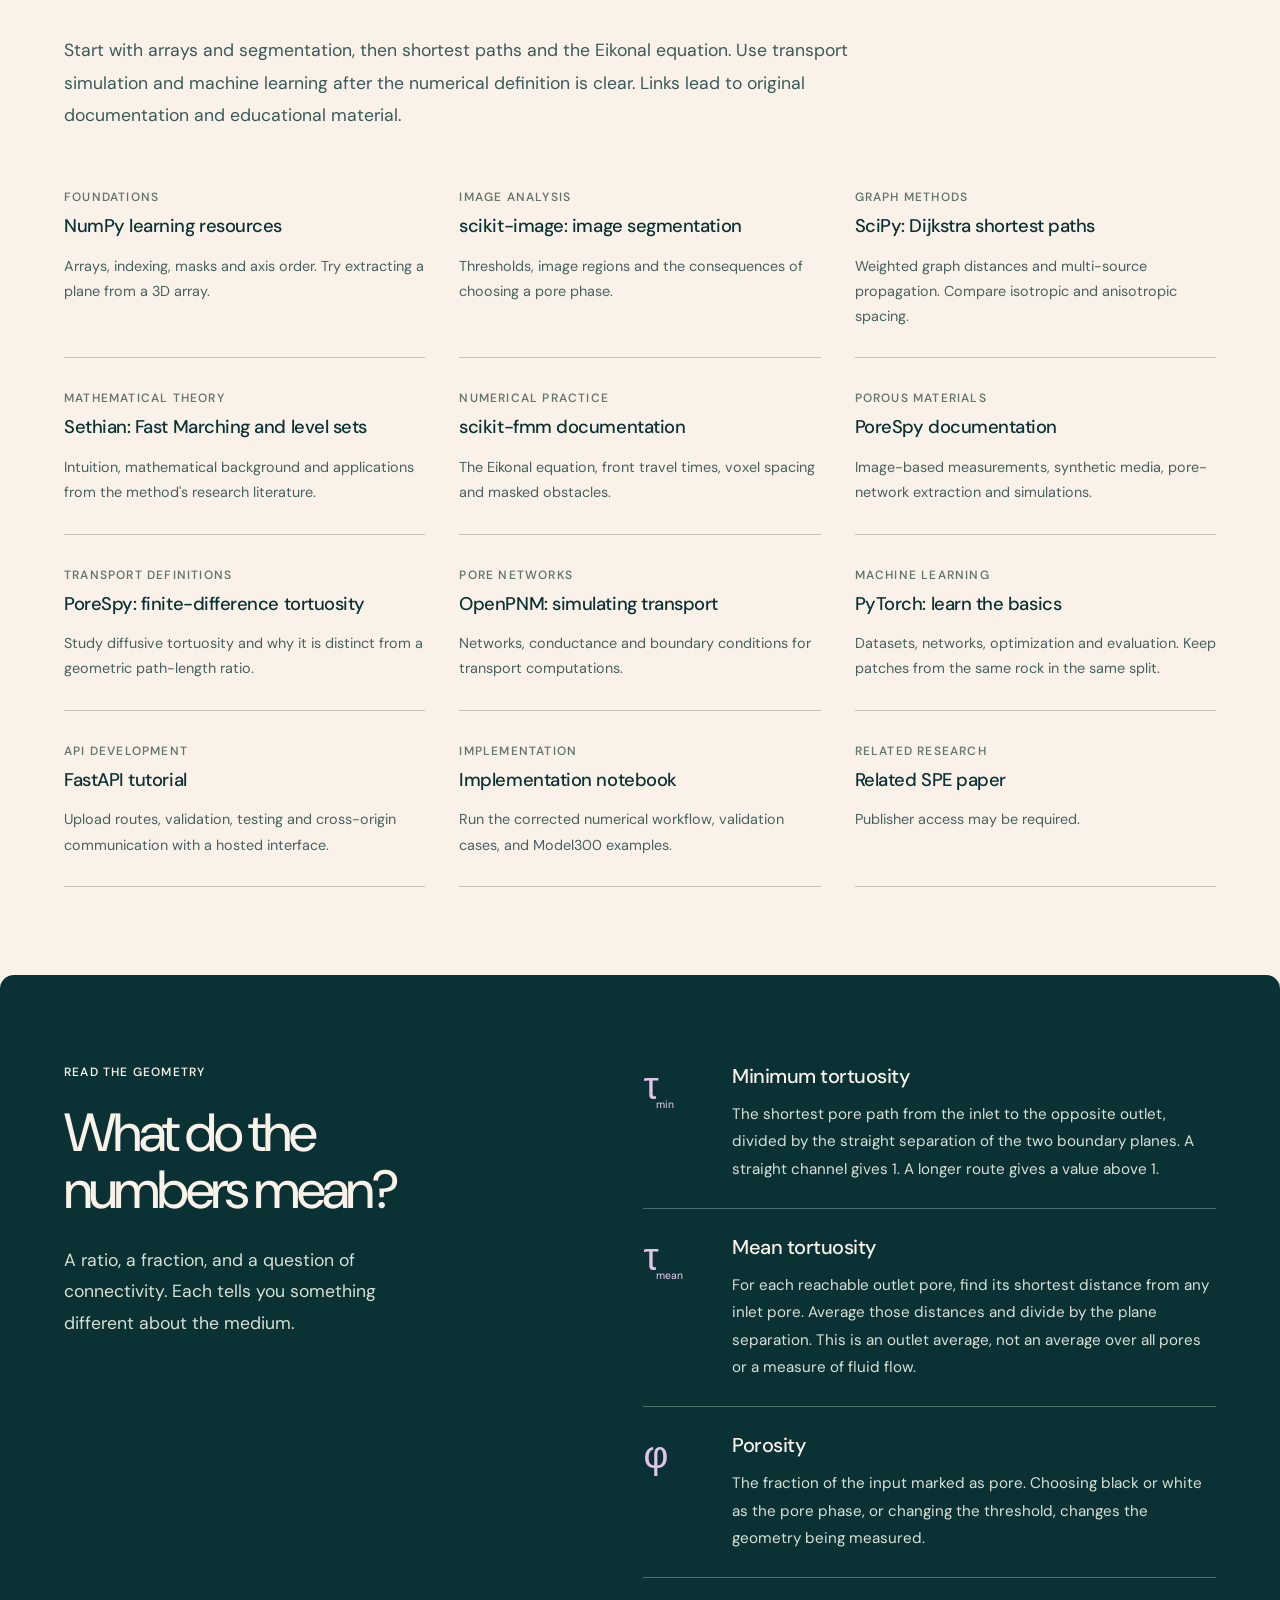
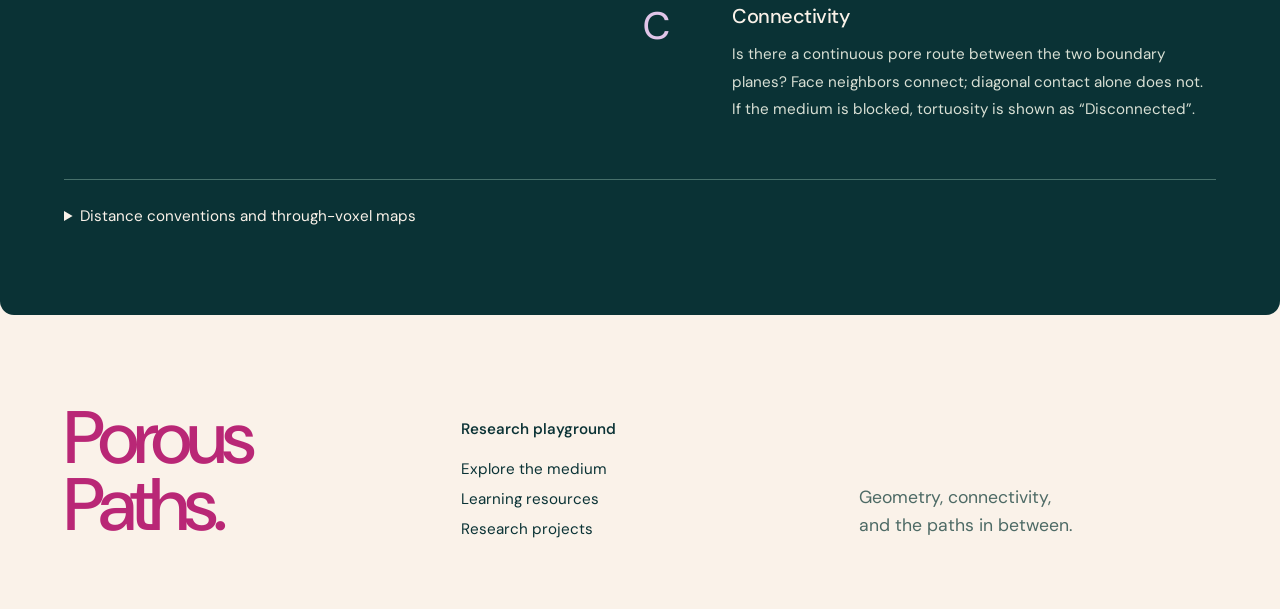
==== commit 256c51eb: "Redesign tortuosity playground with editorial typography and clearer scientific explanations" ====
--- a/tortuosity/index.html
+++ b/tortuosity/index.html
@@ -1,29 +1,29 @@
-<!doctype html>
-<html lang="en"><head><meta charset="utf-8"><meta name="viewport" content="width=device-width,initial-scale=1"><meta name="description" content="Explore geometric tortuosity in porous media. Upload images, trace pore paths, compare graph distances with Fast Marching, and learn the scientific methods."><meta name="theme-color" content="#0b1420"><title>Porous Paths · Sayyid Mogaka</title><link rel="stylesheet" href="./style.css"><link rel="icon" href="data:image/svg+xml,%3Csvg xmlns='http://www.w3.org/2000/svg' viewBox='0 0 32 32'%3E%3Crect width='32' height='32' rx='6' fill='%230b1420'/%3E%3Cpath d='M7 26V19H16V12H25V6' fill='none' stroke='%237be1c3' stroke-width='3'/%3E%3C/svg%3E"></head>
-<body><a class="skip" href="#lab">Skip to playground</a><header class="top"><a class="identity" href="../projects.html">Sayyid Mogaka <span>/ Research</span></a><nav aria-label="Page navigation"><a href="#lab">Playground</a><a href="#gallery">Rock images</a><a href="#learn">Learn</a><a href="https://github.com/sayyidmogaka/Geometric-Tortuosity-calculation-in-Porous-Media">Source</a></nav></header>
-<main><section class="hero"><div><p class="eyebrow">GEOMETRY INSIDE POROUS MEDIA</p><h1>How far does<br>a pore path travel?</h1><p class="lead">A straight line is the beginning. Follow the detours through a rock, change the geometry, and discover how tortuosity emerges.</p><div class="hero-links"><a class="button" href="#lab">Open the playground</a><a href="#learn">Start learning</a></div><p class="quiet">MSc research playground · 1D, 2D and 3D · runs in your browser</p></div><figure class="hero-image"><img src="./assets/model300-z150.png" alt="Original binary cross-section 150 from the Model300 dataset, showing irregular connected black and white regions" width="300" height="300"><figcaption>Model300 · original slice 150 of 300<br><span>Pore polarity must be checked against dataset metadata.</span></figcaption></figure></section>
-
-<section id="lab" class="lab-section"><div class="section-head"><div><p class="eyebrow">TRY A PATH. CHANGE THE MEDIUM.</p><h2>Scientific playground</h2></div><span class="pill" id="engine-badge">Browser computation</span></div>
-<div class="lab"><aside class="controls"><h3>Choose a starting point</h3><div class="examples"><button data-example="straight">Straight channel</button><button data-example="bend" class="selected">Offset channel</button><button data-example="blocked">Blocked channel</button><button data-example="random">Random pores</button></div>
-<div class="pair"><div><label for="dimension">Dimensions</label><select id="dimension"><option value="1">1D line</option><option value="2" selected>2D image</option><option value="3">3D volume</option></select></div><div><label for="size">Example size</label><select id="size"><option>24</option><option selected>48</option><option>64</option></select></div></div><button class="subtle" id="regenerate">Regenerate example</button>
-<hr><label for="file">Use your own data</label><input id="file" type="file" accept=".png,.bmp,.npy,.json"><p class="help">Grayscale PNG/BMP, scalar NPY (1D–3D), or a binary mask JSON. Up to 1 million voxels and 16 MiB. Images stay in this browser unless you select FastAPI.</p>
-<div class="pair"><div><label for="threshold">Threshold</label><input id="threshold" type="number" step="any" placeholder="127.5 for 0/255"></div><div><label for="pore">Pore phase</label><select id="pore"><option value="high">High / white</option><option value="low">Low / black</option></select></div></div>
-<label for="method">Distance method</label><select id="method"><option value="bfs">BFS · exact face graph</option><option value="dijkstra">Dijkstra · weighted face graph</option><option value="fmm">Fast Marching · first-order Eikonal</option></select>
-<div class="pair"><div><label for="axis">Propagation axis</label><select id="axis"><option value="0">Axis 0</option><option value="1">Axis 1</option><option value="2">Axis 2</option></select></div><div><label for="spacing">Voxel spacing</label><input id="spacing" placeholder="1,1 (or 1,1,1)"></div></div>
-<button class="primary" id="calculate">Calculate tortuosity</button><button class="subtle" id="cancel" hidden>Cancel calculation</button>
-<details class="connection"><summary>Connect a hosted FastAPI service</summary><p class="help">Optional. GitHub Pages serves this interface; a Python API runs on a separate host. Choosing FastAPI sends the current segmented mask to the URL you enter.</p><label for="engine">Calculation engine</label><select id="engine"><option value="browser">This browser · no upload</option><option value="api">FastAPI · upload current mask</option></select><label for="api-url">FastAPI base URL</label><input id="api-url" type="url" placeholder="https://your-api.vercel.app"><button id="check-api" class="subtle">Check connection</button><p id="connection-status" class="help" role="status">No hosted Python service is configured.</p></details>
-</aside><div class="analysis"><div class="analysis-title"><div><p class="eyebrow">ACTIVE MEDIUM</p><h3 id="dataset-title">Offset channel · 2D</h3></div><div class="export"><button id="export-mask" title="Download the current full-resolution segmented mask">Save mask</button><button id="export" disabled>Save result</button></div></div><p id="status" role="status" aria-live="polite">Preparing a connected example…</p>
-<div class="metrics" aria-label="Numerical results"><div><span>Minimum tortuosity</span><strong id="tau-min">—</strong><small>shortest outlet path ÷ separation</small></div><div><span>Mean tortuosity</span><strong id="tau-mean">—</strong><small>reachable outlet pores only</small></div><div><span>Porosity</span><strong id="porosity">—</strong><small>fraction marked as pore</small></div><div><span>Connectivity</span><strong id="percolates">—</strong><small>inlet to opposite outlet</small></div></div>
-<div class="plot-controls"><div><label for="field">Display</label><select id="field"><option value="mask">Pore geometry + shortest path</option><option value="distance">Distance from inlet</option><option value="tortuosity">Through-voxel tortuosity</option></select></div><div><label for="slice-axis">Slice normal</label><select id="slice-axis"><option value="0">Axis 0</option><option value="1">Axis 1</option><option value="2">Axis 2</option></select></div><div><label for="slice">Slice <span id="slice-number"></span></label><input id="slice" type="range" value="0" min="0" max="0"></div></div>
-<div class="plots"><figure><canvas id="slice-canvas" width="480" height="480" aria-label="Pore geometry and distance-field cross-section"></canvas><figcaption id="slice-caption">Axis 0 runs vertically; axis 1 runs horizontally.</figcaption></figure><figure id="volume-figure" hidden><canvas id="volume" width="480" height="480" aria-label="Rotatable 3D point-cloud preview of pore voxels"></canvas><figcaption>3D sampled pore points · drag to rotate</figcaption></figure></div>
-<div class="plot-legend"><span class="legend-line"></span><span id="legend">White: pore · dark: solid · coral: shortest graph path</span></div><div class="edit-controls"><label for="brush">Edit the displayed slice</label><select id="brush"><option value="inspect">Inspect only</option><option value="solid">Paint solid / close a path</option><option value="pore">Paint pore / open a path</option></select><button id="undo" disabled>Undo stroke</button></div><p class="help">Paint on a slice, then recalculate. Editing sets a binary mask with 1 = pore. Shape and segmentation changes clear the previous result.</p><p id="details" class="details"></p><p id="context" class="help"></p>
-</div></div></section>
-
-<section id="gallery"><div class="section-head"><div><p class="eyebrow">FROM THE ORIGINAL DATASET</p><h2>A look inside Model300</h2></div><button class="primary fit" id="load-volume">Explore a 48³ rock crop</button></div><p class="section-copy">These are original cross-sections from the 300 × 300 × 300 binary stack used by the thesis notebook. Click a slice to study it as a 2D medium. A slice is not a substitute for the full 3D connectivity.</p><div class="gallery"><figure><button class="image-button" data-slice="0"><img src="./assets/model300-z000.png" alt="Original Model300 binary rock cross-section at slice 0" width="300" height="300"><span>Explore slice 0</span></button><figcaption>First slice · 300 × 300</figcaption></figure><figure><button class="image-button" data-slice="150"><img src="./assets/model300-z150.png" alt="Original Model300 binary rock cross-section at slice 150" width="300" height="300"><span>Explore slice 150</span></button><figcaption>Middle slice · 300 × 300</figcaption></figure><figure><button class="image-button" data-slice="299"><img src="./assets/model300-z299.png" alt="Original Model300 binary rock cross-section at slice 299" width="300" height="300"><span>Explore slice 299</span></button><figcaption>Last slice · 300 × 300</figcaption></figure></div><p class="help">Source: the user-supplied Model300 archive referenced by the original notebook. Lithology, physical voxel size and external acquisition provenance have not been established. Black is selected as pore for gallery exploration; this remains an assumption you can change. Only these example slices and a small crop are published.</p></section>
-
-<section id="learn"><div class="section-head"><div><p class="eyebrow">LEARN BY CHANGING ONE THING</p><h2>From pixels to porous paths</h2></div></div><div class="lessons"><article><h3>Start with a straight channel</h3><p>Geometric tortuosity is τ = L<sub>path</sub> / L<sub>straight</sub>. A connected straight channel has τ = 1. Block it and no inlet-to-outlet path exists.</p><button class="lesson-button" data-lesson="straight">Try straight, then paint a barrier</button></article><article><h3>Give the path a detour</h3><p>Offset the channel. The minimum describes the easiest outlet to reach; the outlet mean describes all reachable outlet pores. They need not be equal.</p><button class="lesson-button" data-lesson="bend">Explore an offset channel</button></article><article><h3>Change the distance model</h3><p>Face-connected graph paths travel along grid edges. Fast Marching approximates a continuum wavefront. Their values can differ because the metrics differ.</p><button class="lesson-button" data-lesson="fmm">Compare a Fast Marching front</button></article><article><h3>Look beyond a single slice</h3><p>A pore disconnected in 2D may connect through neighboring slices. Explore the rock crop in 3D and switch the slice normal and propagation axis.</p><button class="lesson-button" data-lesson="volume">Inspect the 3D crop</button></article></div>
-<h3 class="reading-heading">A reading path for the research</h3><p class="section-copy">Start with arrays and segmentation, then shortest paths and the Eikonal equation. Use transport simulation and machine learning after the numerical definition is clear. Links lead to original documentation and educational material.</p>
-<div class="resources"><article><span>FOUNDATIONS</span><h4><a href="https://numpy.org/learn/">NumPy learning resources</a></h4><p>Arrays, indexing, masks and axis order. Try extracting a plane from a 3D array.</p></article><article><span>IMAGE ANALYSIS</span><h4><a href="https://scikit-image.org/docs/stable/user_guide/tutorial_segmentation.html">scikit-image: image segmentation</a></h4><p>Thresholds, image regions and the consequences of choosing a pore phase.</p></article><article><span>GRAPH METHODS</span><h4><a href="https://docs.scipy.org/doc/scipy/reference/generated/scipy.sparse.csgraph.dijkstra.html">SciPy: Dijkstra shortest paths</a></h4><p>Weighted graph distances and multi-source propagation. Compare isotropic and anisotropic spacing.</p></article><article><span>MATHEMATICAL THEORY</span><h4><a href="https://math.berkeley.edu/~sethian/2006/level_set.html">Sethian: Fast Marching and level sets</a></h4><p>Intuition, mathematical background and applications from the method's research literature.</p></article><article><span>NUMERICAL PRACTICE</span><h4><a href="https://scikit-fmm.readthedocs.io/en/master/">scikit-fmm documentation</a></h4><p>The Eikonal equation, front travel times, voxel spacing and masked obstacles.</p></article><article><span>POROUS MATERIALS</span><h4><a href="https://porespy.org/">PoreSpy documentation</a></h4><p>Image-based measurements, synthetic media, pore-network extraction and simulations.</p></article><article><span>TRANSPORT DEFINITIONS</span><h4><a href="https://porespy.org/autoapi/porespy/simulations/tortuosity_fd.html">PoreSpy: finite-difference tortuosity</a></h4><p>Study diffusive tortuosity and why it is distinct from a geometric path-length ratio.</p></article><article><span>PORE NETWORKS</span><h4><a href="https://openpnm.org/examples/tutorials/08_simulating_transport.html">OpenPNM: simulating transport</a></h4><p>Networks, conductance and boundary conditions for transport computations.</p></article><article><span>MACHINE LEARNING</span><h4><a href="https://docs.pytorch.org/tutorials/beginner/basics/intro.html">PyTorch: learn the basics</a></h4><p>Datasets, networks, optimization and evaluation. Keep patches from the same rock in the same split.</p></article><article><span>API DEVELOPMENT</span><h4><a href="https://fastapi.tiangolo.com/tutorial/">FastAPI tutorial</a></h4><p>Upload routes, validation, testing and cross-origin communication with a hosted interface.</p></article><article><span>THESIS IMPLEMENTATION</span><h4><a href="https://github.com/sayyidmogaka/Geometric-Tortuosity-calculation-in-Porous-Media/blob/research/tortuosity-v2/Geometric_tortuosity_calculation.ipynb">Original thesis notebook</a></h4><p>Read the original workflow, then compare it with the modular numerical implementation.</p></article><article><span>RELATED RESEARCH</span><h4><a href="https://doi.org/10.2118/233430-MS">Related SPE paper</a></h4><p>Research linked from Sayyid's academic portfolio. Publisher access may be required.</p></article></div></section>
-
-<section id="method" class="method-note"><h2>What the numbers mean</h2><div><p>The denominator is the distance between the inlet and outlet voxel centres: (N − 1) × spacing. Connectivity uses 2, 4 or 6 face neighbors in 1D, 2D or 3D; diagonal contact alone does not connect pores. A disconnected medium has no tortuosity estimate, shown as “Disconnected”.</p><p>The through-voxel map adds the shortest distances to the two boundary planes and normalizes their sum. It can include walks that retrace a dead-end branch. Preview sampling affects display only. An exterior rock photograph does not reconstruct internal 3D connectivity.</p><p>The browser runs reference CPU solvers in a Web Worker. It does not run the GPU backend or the experimental neural networks. A Python FastAPI service can be hosted separately and connected explicitly. GitHub Pages itself hosts static HTML, CSS and JavaScript.</p></div><p><a href="https://docs.github.com/en/pages/getting-started-with-github-pages/what-is-github-pages">About GitHub Pages</a> · <a href="https://vercel.com/docs/frameworks/backend/fastapi">Hosting FastAPI on Vercel</a> · <a href="https://github.com/sayyidmogaka/Geometric-Tortuosity-calculation-in-Porous-Media/tree/research/tortuosity-v2">Research source</a></p></section>
-</main><footer><span>Sayyid Mogaka · MSc research playground</span><a href="../projects.html">Back to research projects</a><a href="#lab">Back to playground</a></footer><script type="module" src="./app.js"></script></body></html>
+<!doctype html>
+<html lang="en"><head><meta charset="utf-8"><meta name="viewport" content="width=device-width,initial-scale=1"><meta name="description" content="Explore geometric tortuosity in porous media. Upload images, trace pore paths, compare graph distances with Fast Marching, and learn the scientific methods."><meta name="theme-color" content="#0a3235"><title>Porous Paths · Geometric tortuosity</title><link rel="stylesheet" href="./style.css?v=20261128-editorial"><link rel="icon" href="data:image/svg+xml,%3Csvg xmlns='http://www.w3.org/2000/svg' viewBox='0 0 32 32'%3E%3Crect width='32' height='32' rx='6' fill='%230b1420'/%3E%3Cpath d='M7 26V19H16V12H25V6' fill='none' stroke='%237be1c3' stroke-width='3'/%3E%3C/svg%3E"></head>
+<body><a class="skip" href="#lab">Skip to playground</a><header class="top"><a class="identity" href="#" aria-label="Porous Paths home"><svg class="brand-mark" viewBox="0 0 36 36" aria-hidden="true"><path d="M3 18h10V7h10v22h10" fill="none" stroke="currentColor" stroke-width="5"/><circle cx="3" cy="18" r="3" fill="currentColor"/><circle cx="33" cy="29" r="3" fill="currentColor"/></svg><span>Porous Paths</span></a><nav aria-label="Page navigation"><a href="#lab">Explore</a><a href="#gallery">The medium</a><a href="#learn">Learn</a><a href="https://github.com/sayyidmogaka/Geometric-Tortuosity-calculation-in-Porous-Media/tree/research/tortuosity-v2">Implementation</a></nav></header>
+<main><section class="hero"><img class="hero-art" src="./assets/porous-flow.svg" alt="" aria-hidden="true" width="1600" height="920"><div class="hero-copy"><h1>Follow the paths.<br>Understand the medium.</h1><p class="lead">Explore the hidden geometry of porous materials.<br>Change a path. See what connects. Measure the detour.</p><a class="button" href="#lab">Explore the medium</a></div><span class="hero-caption">Geometric tortuosity · 1D / 2D / 3D</span></section><section class="introduction"><p class="eyebrow">A QUESTION OF GEOMETRY</p><div><h2>The shortest route<br>is rarely a straight line.</h2><p>A pore path bends around the solid material that surrounds it. Tortuosity describes that extra distance. Start with a simple channel, then explore a real rock image or a medium of your own.</p></div></section>
+
+<section id="lab" class="lab-section"><div class="section-head"><div><p class="eyebrow">INTERACTIVE ANALYSIS</p><h2>Make a path.<br>Measure the detour.</h2></div><span class="pill" id="engine-badge">Browser computation</span></div>
+<div class="lab"><aside class="controls"><h3>Choose a starting point</h3><div class="examples"><button data-example="straight">Straight channel</button><button data-example="bend" class="selected">Offset channel</button><button data-example="blocked">Blocked channel</button><button data-example="random">Random pores</button></div>
+<div class="pair"><div><label for="dimension">Dimensions</label><select id="dimension"><option value="1">1D line</option><option value="2" selected>2D image</option><option value="3">3D volume</option></select></div><div><label for="size">Example size</label><select id="size"><option>24</option><option selected>48</option><option>64</option></select></div></div><button class="subtle" id="regenerate">Regenerate example</button>
+<hr><label for="file">Use your own data</label><input id="file" type="file" accept=".png,.bmp,.npy,.json"><p class="help">Grayscale PNG/BMP, scalar NPY (1D–3D), or a binary mask JSON. Up to 1 million voxels and 16 MiB. Images stay in this browser unless you select FastAPI.</p>
+<div class="pair"><div><label for="threshold">Threshold</label><input id="threshold" type="number" step="any" placeholder="127.5 for 0/255"></div><div><label for="pore">Pore phase</label><select id="pore"><option value="high">High / white</option><option value="low">Low / black</option></select></div></div>
+<label for="method">Distance method</label><select id="method"><option value="bfs">BFS · exact face graph</option><option value="dijkstra">Dijkstra · weighted face graph</option><option value="fmm">Fast Marching · first-order Eikonal</option></select>
+<div class="pair"><div><label for="axis">Propagation axis</label><select id="axis"><option value="0">Axis 0</option><option value="1">Axis 1</option><option value="2">Axis 2</option></select></div><div><label for="spacing">Voxel spacing</label><input id="spacing" placeholder="1,1 (or 1,1,1)"></div></div>
+<button class="primary" id="calculate">Calculate tortuosity</button><button class="subtle" id="cancel" hidden>Cancel calculation</button>
+<details class="connection"><summary>Connect a hosted FastAPI service</summary><p class="help">Optional. GitHub Pages serves this interface; a Python API runs on a separate host. Choosing FastAPI sends the current segmented mask to the URL you enter.</p><label for="engine">Calculation engine</label><select id="engine"><option value="browser">This browser · no upload</option><option value="api">FastAPI · upload current mask</option></select><label for="api-url">FastAPI base URL</label><input id="api-url" type="url" placeholder="https://your-api.vercel.app"><button id="check-api" class="subtle">Check connection</button><p id="connection-status" class="help" role="status">No hosted Python service is configured.</p></details>
+</aside><div class="analysis"><div class="analysis-title"><div><p class="eyebrow">ACTIVE MEDIUM</p><h3 id="dataset-title">Offset channel · 2D</h3></div><div class="export"><button id="export-mask" title="Download the current full-resolution segmented mask">Save mask</button><button id="export" disabled>Save result</button></div></div><p id="status" role="status" aria-live="polite">Preparing a connected example…</p>
+<div class="metrics" aria-label="Numerical results"><div><span>Minimum tortuosity</span><strong id="tau-min">—</strong><small>shortest outlet path ÷ separation</small></div><div><span>Mean tortuosity</span><strong id="tau-mean">—</strong><small>reachable outlet pores only</small></div><div><span>Porosity</span><strong id="porosity">—</strong><small>fraction marked as pore</small></div><div><span>Connectivity</span><strong id="percolates">—</strong><small>inlet to opposite outlet</small></div></div>
+<div class="plot-controls"><div><label for="field">Display</label><select id="field"><option value="mask">Pore geometry + shortest path</option><option value="distance">Distance from inlet</option><option value="tortuosity">Through-voxel tortuosity</option></select></div><div><label for="slice-axis">Slice normal</label><select id="slice-axis"><option value="0">Axis 0</option><option value="1">Axis 1</option><option value="2">Axis 2</option></select></div><div><label for="slice">Slice <span id="slice-number"></span></label><input id="slice" type="range" value="0" min="0" max="0"></div></div>
+<div class="plots"><figure><canvas id="slice-canvas" width="480" height="480" aria-label="Pore geometry and distance-field cross-section"></canvas><figcaption id="slice-caption">Axis 0 runs vertically; axis 1 runs horizontally.</figcaption></figure><figure id="volume-figure" hidden><canvas id="volume" width="480" height="480" aria-label="Rotatable 3D point-cloud preview of pore voxels"></canvas><figcaption>3D sampled pore points · drag to rotate</figcaption></figure></div>
+<div class="plot-legend"><span class="legend-line"></span><span id="legend">White: pore · dark: solid · coral: shortest graph path</span></div><div class="edit-controls"><label for="brush">Edit the displayed slice</label><select id="brush"><option value="inspect">Inspect only</option><option value="solid">Paint solid / close a path</option><option value="pore">Paint pore / open a path</option></select><button id="undo" disabled>Undo stroke</button></div><p class="help">Paint on a slice, then recalculate. Editing sets a binary mask with 1 = pore. Shape and segmentation changes clear the previous result.</p><p id="details" class="details"></p><p id="context" class="help"></p>
+</div></div></section>
+
+<section id="gallery"><div class="section-head"><div><p class="eyebrow">FROM THE ORIGINAL DATASET</p><h2>A look inside<br>Model300.</h2></div><button class="primary fit" id="load-volume">Explore a 48³ rock crop</button></div><p class="section-copy">These are original cross-sections from the 300 × 300 × 300 Model300 binary stack. Click a slice to study it as a 2D medium. A slice is not a substitute for the full 3D connectivity.</p><div class="gallery"><figure><button class="image-button" data-slice="0"><img src="./assets/model300-z000.png" alt="Original Model300 binary rock cross-section at slice 0" width="300" height="300"><span>Explore slice 0</span></button><figcaption>First slice · 300 × 300</figcaption></figure><figure><button class="image-button" data-slice="150"><img src="./assets/model300-z150.png" alt="Original Model300 binary rock cross-section at slice 150" width="300" height="300"><span>Explore slice 150</span></button><figcaption>Middle slice · 300 × 300</figcaption></figure><figure><button class="image-button" data-slice="299"><img src="./assets/model300-z299.png" alt="Original Model300 binary rock cross-section at slice 299" width="300" height="300"><span>Explore slice 299</span></button><figcaption>Last slice · 300 × 300</figcaption></figure></div><p class="help">Source: the user-supplied Model300 archive referenced by the original notebook. Lithology, physical voxel size and external acquisition provenance have not been established. Black is selected as pore for gallery exploration; this remains an assumption you can change. Only these example slices and a small crop are published.</p></section>
+
+<section id="learn"><div class="section-head"><div><p class="eyebrow">LEARN BY CHANGING ONE THING</p><h2>From pixels<br>to porous paths.</h2></div></div><div class="lessons"><article><h3>Start with a straight channel</h3><p>Geometric tortuosity is τ = L<sub>path</sub> / L<sub>straight</sub>. A connected straight channel has τ = 1. Block it and no inlet-to-outlet path exists.</p><button class="lesson-button" data-lesson="straight">Try straight, then paint a barrier</button></article><article><h3>Give the path a detour</h3><p>Offset the channel. The minimum describes the easiest outlet to reach; the outlet mean describes all reachable outlet pores. They need not be equal.</p><button class="lesson-button" data-lesson="bend">Explore an offset channel</button></article><article><h3>Change the distance model</h3><p>Face-connected graph paths travel along grid edges. Fast Marching approximates a continuum wavefront. Their values can differ because the metrics differ.</p><button class="lesson-button" data-lesson="fmm">Compare a Fast Marching front</button></article><article><h3>Look beyond a single slice</h3><p>A pore disconnected in 2D may connect through neighboring slices. Explore the rock crop in 3D and switch the slice normal and propagation axis.</p><button class="lesson-button" data-lesson="volume">Inspect the 3D crop</button></article></div>
+<h3 class="reading-heading">A reading path for the research</h3><p class="section-copy">Start with arrays and segmentation, then shortest paths and the Eikonal equation. Use transport simulation and machine learning after the numerical definition is clear. Links lead to original documentation and educational material.</p>
+<div class="resources"><article><span>FOUNDATIONS</span><h4><a href="https://numpy.org/learn/">NumPy learning resources</a></h4><p>Arrays, indexing, masks and axis order. Try extracting a plane from a 3D array.</p></article><article><span>IMAGE ANALYSIS</span><h4><a href="https://scikit-image.org/docs/stable/user_guide/tutorial_segmentation.html">scikit-image: image segmentation</a></h4><p>Thresholds, image regions and the consequences of choosing a pore phase.</p></article><article><span>GRAPH METHODS</span><h4><a href="https://docs.scipy.org/doc/scipy/reference/generated/scipy.sparse.csgraph.dijkstra.html">SciPy: Dijkstra shortest paths</a></h4><p>Weighted graph distances and multi-source propagation. Compare isotropic and anisotropic spacing.</p></article><article><span>MATHEMATICAL THEORY</span><h4><a href="https://math.berkeley.edu/~sethian/2006/level_set.html">Sethian: Fast Marching and level sets</a></h4><p>Intuition, mathematical background and applications from the method's research literature.</p></article><article><span>NUMERICAL PRACTICE</span><h4><a href="https://scikit-fmm.readthedocs.io/en/master/">scikit-fmm documentation</a></h4><p>The Eikonal equation, front travel times, voxel spacing and masked obstacles.</p></article><article><span>POROUS MATERIALS</span><h4><a href="https://porespy.org/">PoreSpy documentation</a></h4><p>Image-based measurements, synthetic media, pore-network extraction and simulations.</p></article><article><span>TRANSPORT DEFINITIONS</span><h4><a href="https://porespy.org/autoapi/porespy/simulations/tortuosity_fd.html">PoreSpy: finite-difference tortuosity</a></h4><p>Study diffusive tortuosity and why it is distinct from a geometric path-length ratio.</p></article><article><span>PORE NETWORKS</span><h4><a href="https://openpnm.org/examples/tutorials/08_simulating_transport.html">OpenPNM: simulating transport</a></h4><p>Networks, conductance and boundary conditions for transport computations.</p></article><article><span>MACHINE LEARNING</span><h4><a href="https://docs.pytorch.org/tutorials/beginner/basics/intro.html">PyTorch: learn the basics</a></h4><p>Datasets, networks, optimization and evaluation. Keep patches from the same rock in the same split.</p></article><article><span>API DEVELOPMENT</span><h4><a href="https://fastapi.tiangolo.com/tutorial/">FastAPI tutorial</a></h4><p>Upload routes, validation, testing and cross-origin communication with a hosted interface.</p></article><article><span>IMPLEMENTATION</span><h4><a href="https://github.com/sayyidmogaka/Geometric-Tortuosity-calculation-in-Porous-Media/blob/research/tortuosity-v2/Geometric_tortuosity_calculation.ipynb">Implementation notebook</a></h4><p>Run the corrected numerical workflow, validation cases, and Model300 examples.</p></article><article><span>RELATED RESEARCH</span><h4><a href="https://doi.org/10.2118/233430-MS">Related SPE paper</a></h4><p>Publisher access may be required.</p></article></div></section>
+
+<section id="method" class="method-note"><div class="method-intro"><p class="eyebrow">READ THE GEOMETRY</p><h2>What do the<br>numbers mean?</h2><p>A ratio, a fraction, and a question of connectivity. Each tells you something different about the medium.</p></div><div class="definitions"><article><span class="definition-symbol">τ<sub>min</sub></span><div><h3>Minimum tortuosity</h3><p>The shortest pore path from the inlet to the opposite outlet, divided by the straight separation of the two boundary planes. A straight channel gives 1. A longer route gives a value above 1.</p></div></article><article><span class="definition-symbol">τ<sub>mean</sub></span><div><h3>Mean tortuosity</h3><p>For each reachable outlet pore, find its shortest distance from any inlet pore. Average those distances and divide by the plane separation. This is an outlet average, not an average over all pores or a measure of fluid flow.</p></div></article><article><span class="definition-symbol">φ</span><div><h3>Porosity</h3><p>The fraction of the input marked as pore. Choosing black or white as the pore phase, or changing the threshold, changes the geometry being measured.</p></div></article><article><span class="definition-symbol">C</span><div><h3>Connectivity</h3><p>Is there a continuous pore route between the two boundary planes? Face neighbors connect; diagonal contact alone does not. If the medium is blocked, tortuosity is shown as “Disconnected”.</p></div></article></div><details class="conventions"><summary>Distance conventions and through-voxel maps</summary><p>Plane separation is measured between voxel centres: (N − 1) × spacing. The through-voxel map adds the shortest distances to the inlet and outlet and divides by this separation. A walk through a dead-end branch can require retracing. Face-graph and Fast Marching distances use different metrics; neither is automatically hydraulic or diffusive tortuosity. Sampling affects the display only. An exterior rock photograph cannot establish internal 3D connectivity.</p></details></section>
+</main><footer><div class="footer-wordmark">Porous<br>Paths.</div><div class="footer-links"><span>Research playground</span><a href="#lab">Explore the medium</a><a href="#learn">Learning resources</a><a href="../projects.html">Research projects</a></div><p>Geometry, connectivity,<br>and the paths in between.</p></footer><script type="module" src="./app.js?v=20261128-editorial"></script></body></html>
--- a/tortuosity/style.css
+++ b/tortuosity/style.css
@@ -1 +1,2 @@
-:root{font-family:Inter,Segoe UI,system-ui,sans-serif;color:#e8eef5;background:#0b1420;font-size:16px;color-scheme:dark;--accent:#7be1c3;--line:#2b3c4c;--muted:#afbfce}*{box-sizing:border-box}html{scroll-behavior:smooth;scroll-padding-top:22px}body{margin:0}a{color:var(--accent);text-underline-offset:4px}button,input,select{font:inherit}button,a.button{cursor:pointer}button:disabled{cursor:default;opacity:.45}button,input,select{border:1px solid #405468;border-radius:5px;background:#142333;color:inherit;padding:10px 12px}input,select{width:100%}input::placeholder{color:#91a4b7}select{appearance:none;padding-right:32px;background-image:url("data:image/svg+xml,%3Csvg xmlns='http://www.w3.org/2000/svg' width='18' height='18'%3E%3Cpath d='m5 7 4 4 4-4' fill='none' stroke='%23acbacb'/%3E%3C/svg%3E");background-repeat:no-repeat;background-position:right 10px center}input[type=file]{font-size:.875rem;padding:10px 4px}input[type=range]{accent-color:var(--accent);padding:12px 0;border:0;background:none}button:hover:not(:disabled){border-color:var(--accent)}button:focus-visible,a:focus-visible,input:focus-visible,select:focus-visible,summary:focus-visible{outline:2px solid var(--accent);outline-offset:4px}label{display:block;font-size:.875rem;margin:16px 0 7px}h1,h2,h3,h4,p{margin-top:0}h2{font-size:1.9rem;letter-spacing:-.04em;margin-bottom:0}h3{font-size:1.15rem;font-weight:550;line-height:1.4}h4{font-size:1.05rem;line-height:1.45;margin:8px 0 12px}.top,main,footer{max-width:1480px;margin:auto}.top{padding:24px 4vw;display:flex;align-items:center;justify-content:space-between;gap:24px;border-bottom:1px solid var(--line)}.identity{font-weight:600;color:#e8eef5;text-decoration:none;white-space:nowrap}.identity span{font-weight:400;color:var(--muted)}nav{display:flex;gap:24px;flex-wrap:wrap}nav a{text-decoration:none;color:#ccd7e2;font-size:.9rem}.hero{display:grid;grid-template-columns:1.3fr .8fr;gap:8vw;align-items:center;padding:65px 4vw 75px}.eyebrow{font-size:.75rem;letter-spacing:.15em;color:var(--accent);font-weight:600;margin-bottom:14px}.hero h1{font-size:clamp(2.5rem,4.5vw,4.3rem);line-height:1.06;letter-spacing:-.055em;font-weight:550;margin-bottom:25px}.lead{max-width:570px;font-size:1.15rem;color:#b9c9d8;line-height:1.7}.hero-links{display:flex;gap:28px;align-items:center;margin:30px 0 22px}.hero-links a:not(.button){font-size:.95rem}.button,.primary{background:var(--accent);border-color:var(--accent);color:#0a211c;text-decoration:none;display:inline-block;font-weight:600;padding:12px 18px;border-radius:4px}.quiet,.help{font-size:.875rem;line-height:1.65;color:var(--muted)}.quiet{margin:0}.hero-image{margin:0;max-width:380px;justify-self:end;width:100%}.hero-image img{display:block;width:100%;height:auto;border:8px solid #253447}.hero-image figcaption{font-size:.875rem;line-height:1.7;margin-top:14px}.hero-image span{color:var(--muted)}section[id]{padding:40px 4vw 60px}.lab-section{background:#0f1c2a;border-top:1px solid var(--line);border-bottom:1px solid var(--line)}.section-head{display:flex;justify-content:space-between;align-items:center;gap:20px;margin-bottom:28px}.section-head .eyebrow{margin-bottom:10px}.pill{border:1px solid #3c645f;border-radius:24px;color:var(--accent);padding:8px 13px;font-size:.8rem;white-space:nowrap}.lab{display:grid;grid-template-columns:290px minmax(0,1fr);gap:32px}.controls{border-right:1px solid var(--line);padding-right:26px}.controls h3{font-size:1rem}.examples{display:grid;grid-template-columns:1fr 1fr;gap:8px}.examples button{font-size:.85rem;padding:9px}.examples .selected{border-color:var(--accent);color:var(--accent)}.pair{display:grid;grid-template-columns:1fr 1fr;gap:10px}.controls>.primary{width:100%;margin-top:20px}.subtle{background:transparent;color:#d1e1ef}.controls>.subtle{width:100%;margin-top:12px;font-size:.875rem}hr{border:0;border-top:1px solid var(--line);margin:24px 0}.connection{margin-top:25px;padding-top:18px;border-top:1px solid var(--line)}summary{font-size:.875rem;cursor:pointer;line-height:1.5}.connection button{margin-top:12px}.analysis{min-width:0}.analysis-title{display:flex;justify-content:space-between;gap:18px;align-items:center}.analysis-title h3{margin:0}.analysis-title .eyebrow{margin-bottom:5px}.export{display:flex;gap:8px}.export button{font-size:.8rem;padding:8px 10px}.analysis #status{background:#182b3b;border-left:3px solid var(--accent);padding:12px 15px;font-size:.9rem;line-height:1.5;margin:22px 0}.metrics{display:grid;grid-template-columns:repeat(4,1fr);gap:15px;margin:25px 0 30px}.metrics span{display:block;font-size:.8rem;color:#bdccdb}.metrics strong{font-weight:500;display:block;font-size:1.8rem;letter-spacing:-.04em;margin:8px 0}.metrics small{display:block;font-size:.75rem;color:#9ab0c3;line-height:1.5}.plot-controls{display:grid;grid-template-columns:1.5fr .8fr 1.1fr;gap:12px;margin-bottom:15px}.plot-controls label{margin-top:0}.plot-controls select{font-size:.85rem}.plots{display:grid;grid-template-columns:1fr;gap:16px}.plots:has(#volume-figure:not([hidden])){grid-template-columns:1fr 1fr}.plots figure{margin:0;min-width:0}.plots canvas{width:100%;max-height:510px;aspect-ratio:1;border:1px solid var(--line);background:#070e17;image-rendering:pixelated;touch-action:none}.plots figcaption{font-size:.8rem;color:#adc0d1;margin-top:9px;line-height:1.6}.plot-legend{display:flex;align-items:center;gap:10px;margin:18px 0;color:#b9c9d8;font-size:.8rem}.legend-line{display:inline-block;width:28px;height:3px;background:#ff9a83}.edit-controls{display:flex;align-items:center;gap:12px;border-top:1px solid var(--line);padding-top:15px;margin-top:18px}.edit-controls label{white-space:nowrap;margin:0}.edit-controls select{font-size:.85rem}.edit-controls button{font-size:.85rem;white-space:nowrap}.details{font-size:.8rem;line-height:1.8;color:#a8bdd0;word-break:break-word}.section-copy{max-width:850px;color:#b5c8d8;line-height:1.8}.fit{white-space:nowrap}.gallery{display:grid;grid-template-columns:repeat(3,1fr);gap:25px;margin:28px 0}.gallery figure{margin:0}.image-button{display:block;background:transparent;width:100%;padding:0;overflow:hidden;text-align:left}.image-button img{width:100%;height:auto;display:block;image-rendering:pixelated}.image-button span{display:block;padding:13px 16px;font-size:.9rem}.gallery figcaption{font-size:.8rem;color:var(--muted);margin-top:10px}.lessons{display:grid;grid-template-columns:repeat(2,1fr);gap:28px;margin:30px 0 50px}.lessons article{border-top:1px solid var(--line);padding-top:22px}.lessons p{color:#b5c7d7;line-height:1.8;font-size:.95rem;max-width:560px}.lesson-button{font-size:.85rem;background:none}.reading-heading{font-size:1.4rem;margin-top:32px}.resources{display:grid;grid-template-columns:repeat(3,1fr);gap:0 32px}.resources article{padding:25px 0;border-bottom:1px solid var(--line)}.resources article>span{font-size:.7rem;letter-spacing:.12em;color:#9bb0c4}.resources p{font-size:.875rem;line-height:1.75;color:#b5c7d7;margin:0}.resources h4 a{text-decoration:none}.resources h4 a:hover{text-decoration:underline}.method-note{background:#132334;border-top:1px solid var(--line)}.method-note h2{margin-bottom:25px}.method-note>div{display:grid;grid-template-columns:repeat(3,1fr);gap:28px}.method-note p{font-size:.875rem;line-height:1.8;color:#b4c8da}.method-note>p{margin:20px 0 0}footer{padding:30px 4vw;display:flex;gap:24px;justify-content:space-between;font-size:.8rem;color:var(--muted)}.skip{position:absolute;top:-100px;left:10px;background:#142333;padding:12px;z-index:2}.skip:focus{top:10px}[hidden]{display:none!important}@media(max-width:1100px){.hero{gap:5vw}.lab{grid-template-columns:255px minmax(0,1fr);gap:23px}.controls{padding-right:20px}.metrics{grid-template-columns:1fr 1fr}.plots:has(#volume-figure:not([hidden])){grid-template-columns:1fr}.resources{grid-template-columns:1fr 1fr}.plot-controls{grid-template-columns:1fr 1fr}.plot-controls>div:last-child{grid-column:1/-1}.edit-controls{flex-wrap:wrap}.edit-controls select{width:auto;flex:1}.analysis-title{align-items:flex-start;flex-direction:column}.method-note>div{grid-template-columns:1fr}}@media(max-width:760px){.top{align-items:flex-start;flex-direction:column;gap:15px}nav{gap:17px}.hero{grid-template-columns:1fr;padding-top:40px;gap:35px}.hero-image{justify-self:start;max-width:280px}.lab{display:block}.controls{border:0;padding:0;margin-bottom:35px}.controls h3{margin-bottom:15px}.controls .help{max-width:550px}.section-head{align-items:flex-start;flex-direction:column}.gallery{gap:12px}.gallery span{font-size:.8rem;padding:10px}.gallery figcaption{font-size:.75rem}.lessons{grid-template-columns:1fr;gap:28px}.resources{grid-template-columns:1fr}.plots canvas{max-height:none}.analysis-title{flex-direction:row;align-items:center}.edit-controls label{width:100%}footer{flex-wrap:wrap}.hero-links{gap:20px}}@media(prefers-reduced-motion:reduce){html{scroll-behavior:auto}}
+@import url('https://fonts.googleapis.com/css2?family=DM+Sans:wght@400;450;500;550;600;650;700&display=swap');
+:root{font-family:'DM Sans',Arial,sans-serif;font-size:16px;color:#0a3235;background:#faf2e9;color-scheme:light;--cream:#faf2e9;--forest:#0a3235;--pink:#ee4b9b;--lavender:#ddd2ee;--line:#c5c6b9;--muted:#4c6869}*{box-sizing:border-box}html{scroll-behavior:smooth;scroll-padding-top:125px}body{margin:0}a{color:inherit;text-underline-offset:5px}button,input,select{font:inherit}button,a.button{cursor:pointer}button:disabled{cursor:default;opacity:.4}button,input,select{border:1px solid #a1b0a8;border-radius:7px;background:transparent;color:var(--forest);padding:11px 12px}input,select{width:100%;min-width:0}input::placeholder{color:#687d79}select{appearance:none;padding-right:32px;background-image:url("data:image/svg+xml,%3Csvg xmlns='http://www.w3.org/2000/svg' width='18' height='18'%3E%3Cpath d='m5 7 4 4 4-4' fill='none' stroke='%230a3235' stroke-width='1.6'/%3E%3C/svg%3E");background-repeat:no-repeat;background-position:right 10px center}input[type=file]{font-size:.875rem;padding:11px 5px;background:#fffaf4}input[type=range]{accent-color:var(--forest);padding:12px 0;border:0;background:none}button:hover:not(:disabled){background:var(--lavender);border-color:var(--forest)}button:focus-visible,a:focus-visible,input:focus-visible,select:focus-visible,summary:focus-visible{outline:3px solid #b32779;outline-offset:4px}label{display:block;font-size:.875rem;font-weight:500;margin:18px 0 8px}h1,h2,h3,h4,p{margin-top:0}h2{font-size:clamp(2.25rem,4.2vw,4.4rem);line-height:1.06;font-weight:450;letter-spacing:-.055em;margin-bottom:0}h3{font-size:1.25rem;font-weight:550;line-height:1.35;letter-spacing:-.025em}h4{font-size:1.15rem;font-weight:500;line-height:1.4;letter-spacing:-.025em;margin:8px 0 14px}p{line-height:1.65}.top{position:absolute;z-index:5;top:34px;left:32px;right:32px;max-width:1500px;margin:auto;display:flex;justify-content:space-between;align-items:center;gap:24px;padding:17px 30px;background:var(--cream);border-radius:14px}.identity{display:flex;align-items:center;gap:10px;white-space:nowrap;text-decoration:none;color:#bf297a;font-weight:650;font-size:1.4rem;letter-spacing:-.05em}.brand-mark{width:29px;height:29px}nav{display:flex;gap:28px;flex-wrap:wrap}nav a{font-size:.95rem;text-decoration:none}nav a:hover{text-decoration:underline}.hero{height:min(820px,92vh);min-height:650px;position:relative;display:flex;align-items:center;justify-content:center;background:#073139;overflow:hidden}.hero-art{position:absolute;inset:0;width:100%;height:100%;object-fit:cover}.hero::after{content:'';position:absolute;inset:0;background:linear-gradient(90deg,rgba(3,30,37,.05),rgba(3,30,37,.38) 45%,rgba(3,30,37,.07))}.hero-copy{position:relative;z-index:1;text-align:center;color:var(--cream);padding:135px 24px 40px}.hero h1{font-size:clamp(2.7rem,5.6vw,5.6rem);line-height:1.04;font-weight:450;letter-spacing:-.055em;margin:0 0 26px}.lead{font-size:clamp(1rem,1.45vw,1.3rem);line-height:1.65;margin:0 auto 32px;max-width:650px}.button,.primary{display:inline-block;background:var(--pink);border-color:var(--pink);color:var(--forest);border-radius:30px;text-decoration:none;font-weight:550;padding:13px 25px}.button:hover,.primary:hover:not(:disabled){background:#f775b4;border-color:#f775b4}.hero-caption{position:absolute;z-index:1;bottom:28px;left:40px;color:var(--cream);font-size:.8rem;letter-spacing:.03em}.eyebrow{font-size:.75rem;font-weight:550;letter-spacing:.1em;margin:0 0 22px;text-transform:uppercase}.introduction,section[id]{max-width:1600px;margin:auto;padding:88px clamp(24px,5vw,80px)}.introduction{padding-top:94px;padding-bottom:100px}.introduction>div{display:grid;grid-template-columns:1.2fr 1fr;align-items:end;gap:8vw}.introduction h2{font-size:clamp(2.3rem,3.6vw,3.8rem)}.introduction p:last-child{font-size:1.12rem;line-height:1.8;margin-bottom:4px;max-width:570px}.lab-section{background:#e7e9dc;border-radius:14px;max-width:calc(100% - 32px);scroll-margin-top:22px}.section-head{display:flex;justify-content:space-between;align-items:end;gap:30px;margin-bottom:45px}.section-head .eyebrow{margin-bottom:16px}.pill{padding:9px 13px;border:1px solid #8fa09a;border-radius:30px;font-size:.8rem;white-space:nowrap}.lab{display:grid;grid-template-columns:290px minmax(0,1fr);gap:36px;align-items:start}.controls{border-right:1px solid #b7c3b5;padding-right:28px}.controls h3{font-size:1rem;font-weight:550;margin-bottom:15px}.examples{display:grid;grid-template-columns:1fr 1fr;gap:8px}.examples button{font-size:.8rem;padding:10px 7px;border-radius:5px}.examples .selected{background:var(--forest);border-color:var(--forest);color:var(--cream)}.pair{display:grid;grid-template-columns:1fr 1fr;gap:12px}.controls>.primary{width:100%;margin-top:24px}.subtle{background:none}.controls>.subtle{width:100%;margin-top:13px;font-size:.85rem;border-radius:24px}hr{border:0;border-top:1px solid #b7c3b5;margin:28px 0}.help{color:var(--muted);font-size:.85rem;line-height:1.75;margin:10px 0 18px}.connection{border-top:1px solid #b7c3b5;padding-top:20px;margin-top:28px}.connection button{margin-top:14px}summary{font-size:.875rem;line-height:1.5;cursor:pointer}.analysis{min-width:0}.analysis-title{display:flex;align-items:center;justify-content:space-between;gap:15px}.analysis-title .eyebrow{font-size:.7rem;margin-bottom:6px}.analysis-title h3{margin:0;font-size:1.4rem}.export{display:flex;gap:8px}.export button{font-size:.875rem;padding:9px 11px;white-space:nowrap;border-radius:22px}#status{font-size:.9rem;line-height:1.6;background:#d8d0e8;border-left:3px solid #b72a7c;border-radius:0 8px 8px 0;padding:14px 17px;margin:23px 0 25px}.metrics{display:grid;grid-template-columns:repeat(4,minmax(0,1fr));gap:14px;padding-bottom:26px;margin-bottom:26px;border-bottom:1px solid #b7c3b5}.metrics>div{min-width:0}.metrics span{font-size:.875rem;font-weight:500;display:block}.metrics strong{font-size:clamp(1.25rem,2.3vw,2.5rem);font-weight:450;letter-spacing:-.055em;display:block;margin:10px 0;overflow-wrap:anywhere}.metrics small{font-size:.75rem;line-height:1.5;display:block;color:#4e6765}.plot-controls{display:grid;grid-template-columns:1.4fr .8fr 1fr;gap:12px;margin-bottom:17px}.plot-controls label{margin-top:0}.plot-controls select{font-size:.875rem}.plots{display:grid;grid-template-columns:1fr;gap:18px}.plots:has(#volume-figure:not([hidden])){grid-template-columns:1fr 1fr}.plots figure{margin:0;min-width:0}.plots canvas{display:block;width:100%;max-height:510px;aspect-ratio:1;image-rendering:pixelated;background:#0a242d;border-radius:9px;touch-action:none}.plots figcaption{font-size:.75rem;line-height:1.65;color:#4e6765;margin-top:10px}.plot-legend{font-size:.8rem;display:flex;align-items:center;gap:10px;margin:20px 0}.legend-line{width:25px;height:3px;display:inline-block;background:#ff9a83}.edit-controls{display:flex;align-items:center;gap:12px;border-top:1px solid #b7c3b5;padding-top:18px}.edit-controls label{margin:0;white-space:nowrap;font-size:.875rem}.edit-controls select{font-size:.875rem}.edit-controls button{white-space:nowrap;font-size:.875rem;border-radius:24px}.details{font-size:.75rem;line-height:1.85;color:#4e6765;overflow-wrap:anywhere}.section-copy{font-size:1.1rem;line-height:1.85;max-width:850px;color:#385a5a}.fit{white-space:nowrap}.gallery{display:grid;grid-template-columns:1fr 1fr 1fr;gap:25px;align-items:start;margin:40px 0 28px}.gallery figure{margin:0}.gallery figure:nth-child(2){padding-top:62px}.gallery figure:nth-child(3){padding-top:124px}.image-button{background:var(--forest);color:var(--cream);border:0;border-radius:9px;width:100%;display:block;overflow:hidden;padding:19px;text-align:left}.image-button:hover:not(:disabled){background:#16474a}.image-button img{display:block;width:100%;height:auto;image-rendering:pixelated;border-radius:3px}.image-button span{display:block;font-size:.9rem;padding:17px 0 1px}.gallery figcaption{font-size:.8rem;color:#506c68;margin-top:12px}.lessons{display:grid;grid-template-columns:1fr 1fr;gap:0 48px;margin:42px 0 65px;border-top:1px solid var(--line)}.lessons article{padding:32px 0;border-bottom:1px solid var(--line)}.lessons h3{font-size:1.45rem;font-weight:450}.lessons p{max-width:550px;color:#3d5c5b;line-height:1.8;font-size:1rem}.lesson-button{font-size:.85rem;border:0;padding:10px 0;border-bottom:1px solid #9baaa0;border-radius:0}.lesson-button:hover:not(:disabled){background:none;border-bottom-color:var(--forest)}.reading-heading{font-size:2.25rem;font-weight:450;letter-spacing:-.045em}.resources{display:grid;grid-template-columns:repeat(3,1fr);gap:0 34px;margin-top:25px}.resources article{padding:28px 0;border-bottom:1px solid var(--line)}.resources article>span{font-size:.75rem;font-weight:550;letter-spacing:.1em;color:#61756b}.resources h4 a{text-decoration:none}.resources h4 a:hover{text-decoration:underline}.resources p{font-size:.9rem;line-height:1.75;color:#46625f;margin:0}.method-note{background:var(--forest);color:var(--cream);border-radius:14px;max-width:calc(100% - 32px);display:grid;grid-template-columns:1fr 1.2fr;gap:30px 8vw}.method-intro>p:last-child{max-width:380px;font-size:1.1rem;line-height:1.8;margin-top:26px;color:#d8e0d4}.definitions article{display:flex;gap:24px;border-top:1px solid #47706b;padding:25px 0}.definitions article:first-child{border-top:0;padding-top:0}.definitions h3{font-weight:500;margin-bottom:11px}.definitions p{color:#d9e0d5;line-height:1.8;font-size:.95rem;margin:0}.definition-symbol{font-size:2.4rem;font-weight:450;flex:0 0 65px;color:#e0c5e8;line-height:1.2;letter-spacing:-.07em}.definition-symbol sub{font-size:.65rem;letter-spacing:0}.conventions{grid-column:1/-1;border-top:1px solid #47706b;padding-top:25px}.conventions summary{font-size:.95rem}.conventions p{font-size:.95rem;color:#d9e0d5;margin:18px 0 0;max-width:1100px}footer{max-width:1600px;display:grid;grid-template-columns:1fr 1fr 1fr;gap:40px;align-items:end;padding:90px clamp(24px,5vw,80px) 70px;margin:auto}.footer-wordmark{font-size:clamp(3rem,5.8vw,6rem);font-weight:500;line-height:.9;letter-spacing:-.07em;color:#b92776}.footer-links{display:flex;flex-direction:column;gap:10px;font-size:.95rem}.footer-links span{font-weight:550;margin-bottom:10px}.footer-links a{text-decoration:none}.footer-links a:hover{text-decoration:underline}footer>p{font-size:1.1rem;line-height:1.6;margin:0;color:#4d6a65}.skip{position:absolute;top:-100px;left:20px;z-index:10;background:var(--cream);padding:13px}.skip:focus{top:12px}[hidden]{display:none!important}@media(min-width:1800px){.hero-art{object-position:center 60%}.hero{max-height:920px;height:88vh}}@media(max-width:1150px){.lab{grid-template-columns:265px minmax(0,1fr);gap:24px}.controls{padding-right:20px}.metrics{grid-template-columns:1fr 1fr}.metrics strong{font-size:2rem}.plot-controls{grid-template-columns:1fr 1fr}.plot-controls>div:last-child{grid-column:1/-1}.plots:has(#volume-figure:not([hidden])){grid-template-columns:1fr}.edit-controls{flex-wrap:wrap}.edit-controls select{width:auto;flex:1}.analysis-title{align-items:flex-start;flex-direction:column}.method-note{gap:30px 5vw}.resources{grid-template-columns:1fr 1fr}}@media(max-width:760px){html{scroll-padding-top:20px}.top{top:18px;left:16px;right:16px;padding:16px 19px;align-items:flex-start;flex-direction:column;gap:14px;border-radius:10px}.identity{font-size:1.3rem}nav{gap:20px}nav a{font-size:.875rem}.hero{min-height:670px;height:88vh;max-height:800px}.hero-copy{padding-top:135px}.hero h1{font-size:clamp(2.65rem,7.5vw,3.4rem)}.hero-caption{left:24px;bottom:23px;font-size:.7rem}.hero-art{width:170%;left:-35%;max-width:none}.lead{font-size:1rem}.lead br{display:none}.introduction,section[id]{padding:60px 24px}.introduction>div{display:block}.introduction h2{margin-bottom:26px}.introduction p:last-child{font-size:1rem}.lab-section,.method-note{max-width:calc(100% - 16px);border-radius:10px}.section-head{align-items:flex-start;flex-direction:column;gap:20px;margin-bottom:30px}.section-head h2{font-size:2.6rem}.lab{display:block}.controls{padding:0 0 30px;border-right:0;border-bottom:1px solid #b7c3b5;margin-bottom:32px}.controls>.primary{max-width:none}.analysis-title{align-items:flex-start;flex-direction:column}.analysis-title h3{font-size:1.1rem}.export{gap:5px}.export button{font-size:.875rem;padding:9px 13px}.metrics{grid-template-columns:1fr 1fr;gap:22px}.metrics strong{font-size:clamp(1.25rem,5.5vw,2rem)}.plots canvas{max-height:none}.edit-controls label{width:100%}.edit-controls select{width:100%}.gallery{gap:12px;grid-template-columns:1fr 1fr}.gallery figure:first-child{grid-column:1/-1;max-width:none}.gallery figure:nth-child(2),.gallery figure:nth-child(3){padding-top:0}.image-button{padding:12px}.image-button span{font-size:.8rem}.section-copy{font-size:1rem}.lessons{grid-template-columns:1fr;margin-top:30px}.lessons h3{font-size:1.3rem}.resources{grid-template-columns:1fr}.reading-heading{font-size:1.9rem}.resources h4{font-size:1.2rem}.method-note{display:block}.method-intro>p:last-child{max-width:none}.definitions{margin-top:35px}.definitions article:first-child{border-top:1px solid #47706b;padding-top:25px}.definition-symbol{flex-basis:50px;font-size:2rem}.conventions{margin-top:20px}.footer-wordmark{font-size:4.5rem}footer{padding:65px 24px 45px;grid-template-columns:1fr 1fr;gap:45px 25px}footer>p{grid-column:1/-1;font-size:1rem}}@media(prefers-reduced-motion:reduce){html{scroll-behavior:auto}}
